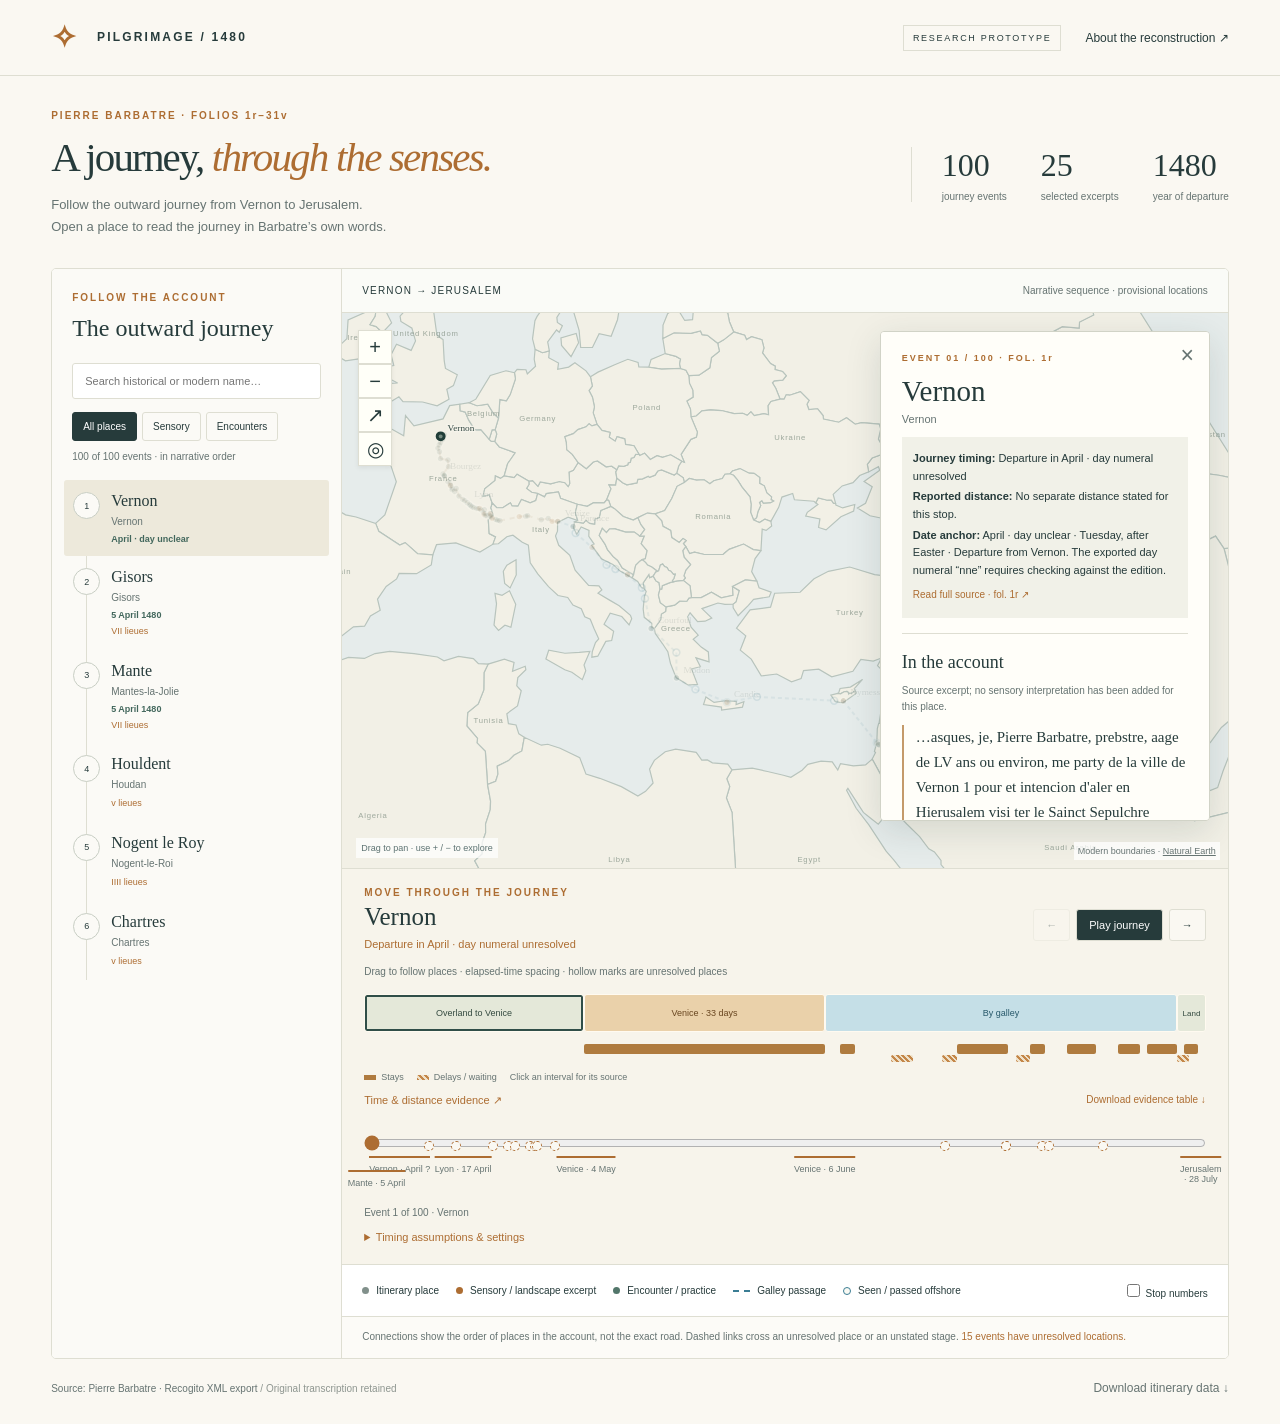
==== barbatre/index.html @ ed359d0f "website generation" ====
<!doctype html>
<html lang="en"><head><meta charset="utf-8"><meta name="viewport" content="width=device-width,initial-scale=1"><title>Barbatre · A sensory itinerary</title><meta name="description" content="Explore Pierre Barbatre’s opening pilgrimage itinerary, with source passages and provisional sensory interpretations."><link rel="stylesheet" href="style.css"></head>
<body>
<header><a class="brand" href="#"><span class="brand-symbol">✧</span> PILGRIMAGE / 1480</a><div class="header-right"><span class="prototype">RESEARCH PROTOTYPE</span><button id="methodButton">About the reconstruction ↗</button></div></header>
<main><section class="intro"><div><p class="eyebrow">PIERRE BARBATRE · FOLIOS 1r–31v</p><h1>A journey, <em>through the senses.</em></h1><p class="dek">Follow the outward journey from Vernon to Jerusalem.<br>Open a place to read the journey in Barbatre’s own words.</p></div><div class="summary"><div><strong id="stopCount"></strong><span>journey events</span></div><div><strong id="excerptCount"></strong><span>selected excerpts</span></div><div><strong>1480</strong><span>year of departure</span></div></div></section>
<section class="workspace" aria-label="Interactive itinerary"><aside class="itinerary"><div class="aside-head"><p class="eyebrow">FOLLOW THE ACCOUNT</p><h2>The outward journey</h2><label class="search-label" for="search">Find a place</label><input id="search" type="search" placeholder="Search historical or modern name…"><div class="filters" aria-label="Filter places"><button data-filter="all" aria-pressed="true">All places</button><button data-filter="sensory" aria-pressed="false">Sensory</button><button data-filter="encounter" aria-pressed="false">Encounters</button></div><p id="resultCount" class="small"></p></div><ol id="stopList"></ol></aside>
<div class="map-area"><div class="map-heading"><span>VERNON → JERUSALEM</span><span class="map-sub">Narrative sequence · provisional locations</span></div><div id="mapViewport"><svg id="map" viewBox="0 0 1000 720" aria-label="Regional map of Europe, the Mediterranean, North Africa and the Middle East"><defs><pattern id="grid" width="80" height="80" patternUnits="userSpaceOnUse"><path d="M 80 0 L 0 0 0 80" fill="none" stroke="#b9c8ca" stroke-width=".45"/></pattern></defs><rect width="1000" height="720" fill="#e6eceb"/><g id="geographicLayer"></g></svg><div class="map-controls"><button id="zoomIn" aria-label="Zoom in">+</button><button id="zoomOut" aria-label="Zoom out">−</button><button id="reset" aria-label="Show complete journey">↗</button><button id="regionView" aria-label="Show regional overview" title="Europe · Mediterranean · North Africa · Middle East">◎</button></div><article id="popup" class="popup" aria-live="polite"></article><div class="map-hint">Drag to pan · use + / − to explore</div><div class="attribution">Modern boundaries · <a href="https://www.naturalearthdata.com/" target="_blank" rel="noreferrer">Natural Earth</a></div></div><section class="journey-player" aria-label="Interactive journey timeline"><div class="player-head"><div><p class="eyebrow">MOVE THROUGH THE JOURNEY</p><h2 id="journeyPlace"></h2><p id="journeyDate" aria-live="polite"></p></div><div class="player-actions"><button id="journeyBack" aria-label="Previous place">←</button><button id="journeyPlay">Play journey</button><button id="journeyNext" aria-label="Next place">→</button></div></div><label for="journeySlider" class="small">Drag to follow places · elapsed-time spacing · hollow marks are unresolved places</label><div id="phaseBands" class="phase-bands" aria-label="Journey phases and duration"></div><div id="stayBands" class="stay-bands" aria-label="Stays and delays"></div><div class="interval-legend"><span><i class="stay-key"></i>Stays</span><span><i class="delay-key"></i>Delays / waiting</span><span>Click an interval for its source</span></div><div class="evidence-actions"><button id="timeEvidenceButton">Time & distance evidence ↗</button><a href="time-evidence.csv" download>Download evidence table ↓</a></div><input type="range" id="journeySlider" min="0" step="0.01" value="0" aria-label="Journey progress through time"><div id="journeyAnchors" class="journey-anchors"></div><p class="small" id="journeyProgress"></p><details class="timing-settings"><summary>Timing assumptions & settings</summary><p>Written dates anchor the journey through Venice (4 May arrival, 6 June departure), the sea crossings and arrival in Jerusalem on 28 July. Elapsed time is distributed in proportion to distance weights. Intermediate dates assume uniform average progress between dated events. Arrivals and departures represent stays separately.</p><p>Shared stage distances are split equally for this model. Missing or unreadable distances use the adjustable weight below. The departure day at Vernon remains unresolved.</p><label>Missing-stage weight: <input id="missingWeight" type="number" min="0.5" max="20" step="0.5" value="3"> leagues</label><input id="arrivalDay" type="hidden" value="4"><label>Miles as a share of a league: <input id="mileFactor" type="number" min="0.1" max="2" step="0.1" value="0.5">. Barbatre suggests roughly half near Susa, but warns that units vary.</label><label><input id="fullRoute" type="checkbox"> Keep the complete route visible</label><p id="paceSummary"></p></details></section><div class="legend"><span><i class="dot"></i>Itinerary place</span><span><i class="dot sensory"></i>Sensory / landscape excerpt</span><span><i class="dot encounter"></i>Encounter / practice</span><span><i class="sea-line"></i>Galley passage</span><span><i class="offshore-dot"></i>Seen / passed offshore</span><label><input type="checkbox" id="numbers"> Stop numbers</label></div><div class="route-note">Connections show the order of places in the account, not the exact road. Dashed links cross an unresolved place or an unstated stage. <strong>15 events have unresolved locations.</strong></div></div></section>
<footer><p>Source: Pierre Barbatre · Recogito XML export <span> / Original transcription retained</span></p><button id="download">Download itinerary data ↓</button></footer></main>
<dialog id="dialog"><div class="dialog-head"><h2 id="dialogTitle"></h2><button id="closeDialog" aria-label="Close dialog">×</button></div><div id="dialogBody"></div></dialog>
<script src="geography.js"></script><script src="data.js"></script><script src="timing.js"></script><script src="app.js"></script></body></html>
---- barbatre/style.css ----
:root{--ink:#263b3b;--muted:#667472;--paper:#faf8f2;--line:#deded2;--gold:#ad6d32;--green:#52766a}*{box-sizing:border-box}body{margin:0;background:var(--paper);color:var(--ink);font-family:Arial,Helvetica,sans-serif;font-size:14px}button,input{font:inherit}button{cursor:pointer;color:inherit}button:focus-visible,a:focus-visible,input:focus-visible,[role=button]:focus-visible{outline:3px solid #c08443;outline-offset:3px}header{height:76px;border-bottom:1px solid var(--line);display:flex;align-items:center;justify-content:space-between;padding:0 4%}.brand{font-size:12px;letter-spacing:2.2px;color:var(--ink);text-decoration:none;font-weight:bold}.brand-symbol{font-size:31px;vertical-align:middle;margin-right:12px;color:var(--gold)}.header-right{display:flex;gap:24px;align-items:center}.header-right button,footer button{background:none;border:0;padding:8px 0;font-size:12px}.prototype{font-size:9px;letter-spacing:1.7px;border:1px solid var(--line);padding:7px 9px}main{max-width:1600px;margin:auto;padding:0 4%}.intro{display:flex;justify-content:space-between;align-items:center;padding:34px 0 30px}.eyebrow{font-size:10px;font-weight:600;letter-spacing:2px;color:var(--gold);margin:0 0 12px}h1{font-family:Georgia,serif;font-weight:normal;font-size:clamp(30px,3.2vw,49px);letter-spacing:-1.8px;margin:0 0 13px}h1 em{font-weight:normal;color:var(--gold)}.dek{line-height:1.7;color:var(--muted);margin:0;font-size:13px}.summary{display:flex;gap:34px;border-left:1px solid var(--line);padding-left:30px}.summary strong{font-family:Georgia,serif;font-size:32px;font-weight:normal;display:block}.summary span{font-size:10px;color:var(--muted);display:block;margin-top:7px}.workspace{display:grid;grid-template-columns:290px 1fr;border:1px solid var(--line);border-radius:5px;overflow:hidden;background:#fff}.itinerary{border-right:1px solid var(--line);background:#fbfaf6}.aside-head{padding:23px 20px 8px}.aside-head h2{font:normal 24px Georgia,serif;margin:0 0 21px}.search-label{position:absolute;clip-path:inset(50%);height:1px;width:1px;overflow:hidden}#search{width:100%;padding:11px 12px;border:1px solid var(--line);border-radius:3px;background:white;font-size:11px}.filters{display:flex;gap:5px;margin-top:13px}.filters button{font-size:10px;border:1px solid var(--line);border-radius:3px;background:transparent;padding:8px 10px}.filters button[aria-pressed=true]{background:var(--ink);color:white;border-color:var(--ink)}.small{font-size:10px;color:var(--muted)}#stopList{margin:0;padding:0 12px 18px;list-style:none;height:500px;overflow:auto;scrollbar-width:thin}#stopList li{position:relative;margin:0}#stopList li:before{content:'';position:absolute;left:22px;top:0;bottom:0;width:1px;background:var(--line)}.stop-button{display:flex;align-items:flex-start;gap:11px;width:100%;text-align:left;background:transparent;border:0;border-radius:3px;padding:12px 9px;position:relative}.stop-button.active{background:#ede9db}.stop-number{border:1px solid #c8cec4;background:#fbfaf6;border-radius:50%;min-width:27px;height:27px;display:grid;place-items:center;font-size:9px;position:relative}.stop-number.sensory{background:#b0753f;border-color:#b0753f;color:white}.stop-number.encounter{background:var(--green);border-color:var(--green);color:white}.stop-title{font:16px Georgia,serif;display:block}.stop-modern{font-size:10px;color:var(--muted);display:block;margin-top:4px;line-height:1.5}.stop-distance{font-size:9px;color:var(--gold);display:block;margin-top:5px;line-height:1.4}.unmapped{font-size:9px;border:1px solid var(--line);border-radius:2px;padding:2px 4px;color:var(--muted)}.map-area{min-width:0}.map-heading{display:flex;justify-content:space-between;padding:16px 20px;background:#fafbf7;font-size:10px;letter-spacing:1.2px;border-bottom:1px solid var(--line)}.map-sub{font-size:10px;color:var(--muted);letter-spacing:0}#mapViewport{height:555px;position:relative;overflow:hidden;background:#e6eceb}#map{width:100%;height:100%;display:block;touch-action:none;cursor:grab}#map:active{cursor:grabbing}.map-controls{position:absolute;left:16px;top:17px;display:grid;box-shadow:0 2px 5px #0001}.map-controls button{width:34px;height:34px;font-size:20px;background:#fffff8;border:1px solid var(--line)}.map-hint{position:absolute;left:14px;bottom:10px;font-size:9px;color:#5d7372;background:#ffffffbc;padding:5px}.attribution{position:absolute;right:8px;bottom:8px;font-size:9px;background:#ffffffbc;padding:4px;color:var(--muted)}.attribution a{color:inherit}.popup{position:absolute;right:18px;top:18px;width:330px;max-height:490px;overflow:auto;background:#fffef9;box-shadow:0 10px 35px #233b3b25;border:1px solid #d1d3c7;border-radius:4px;padding:21px}.popup[hidden]{display:none}.popup .eyebrow{font-size:9px;margin-right:20px}.popup h2{font:normal 29px Georgia,serif;margin:0 0 5px}.popup-modern{color:var(--muted);font-size:11px;margin:0 0 12px}.close-popup{position:absolute;top:9px;right:9px;border:0;background:none;font-size:23px;color:var(--muted)}.popup-nav{display:flex;justify-content:space-between;align-items:center;border-top:1px solid var(--line);margin-top:18px;padding-top:12px}.popup-nav button,.source-button{border:0;background:none;font-size:10px;padding:5px 0;color:var(--gold)}.popup-nav button:disabled{opacity:.3;cursor:default}.badge{font-size:9px;letter-spacing:.6px;text-transform:uppercase;border:1px solid #d9c1a4;background:#fbf3e7;border-radius:3px;padding:4px 7px;display:inline-block;margin:5px 4px 5px 0;color:#815225}.observation{border-top:1px solid var(--line);margin-top:15px;padding-top:12px}.observation h3{font:normal 18px Georgia,serif;margin:6px 0}.observation blockquote,.source-excerpt{font:15px/1.65 Georgia,serif;margin:10px 0;padding-left:12px;border-left:2px solid #c49a6a}.interpretation{font-size:10px;line-height:1.6;color:var(--muted)}.metadata{font-size:11px;line-height:1.6;background:#f1f1e8;padding:10px 11px;margin-top:12px}.metadata p{margin:3px 0}.legend{display:flex;flex-wrap:wrap;gap:17px;padding:16px 20px;font-size:10px;border-top:1px solid var(--line)}.legend span{display:flex;align-items:center;gap:7px}.dot{display:inline-block;background:#81908b;border-radius:50%;width:7px;height:7px}.dot.sensory{background:var(--gold)}.dot.encounter{background:var(--green)}.legend label{margin-left:auto}.route-note{border-top:1px solid var(--line);font-size:10px;line-height:1.65;color:var(--muted);padding:12px 20px;background:#fcfbf7}.route-note strong{font-weight:normal;color:var(--gold)}footer{display:flex;justify-content:space-between;align-items:center;gap:20px;font-size:10px;color:var(--muted);padding:14px 0 20px}footer span{color:#8e9690}dialog{max-width:740px;width:calc(100% - 32px);max-height:85vh;background:var(--paper);border:1px solid var(--line);border-radius:5px;padding:26px;color:var(--ink)}dialog::backdrop{background:#19373380}.dialog-head{display:flex;justify-content:space-between;align-items:center}.dialog-head h2{font:normal 27px Georgia,serif}.dialog-head button{background:none;border:0;font-size:25px}#dialogBody{line-height:1.75;font-size:13px}#dialogBody p.source-text{white-space:pre-wrap;font:17px/1.85 Georgia,serif}mark{background:#ead6b6;color:inherit}.country{fill:#f2f0e6;stroke:#b8c4bd;stroke-width:1.2;vector-effect:non-scaling-stroke}.country-label{font:12px Arial,sans-serif;letter-spacing:3px;fill:#89978b;pointer-events:none}.route{stroke:#936c43;stroke-width:2;fill:none;vector-effect:non-scaling-stroke;opacity:.6}.route.uncertain{stroke-dasharray:5 5;opacity:.4}.pin{cursor:pointer}.pin circle{vector-effect:non-scaling-stroke}.pin-label{font:12px Georgia,serif;fill:#344944;paint-order:stroke;stroke:#f6f4eb;stroke-width:3px;pointer-events:none}.no-results{padding:25px 10px;color:var(--muted);font-size:12px}@media(min-width:1450px){#mapViewport{height:620px}#stopList{height:560px}.popup{max-height:550px}}@media(max-width:1050px){.summary{gap:18px;padding-left:18px}.workspace{grid-template-columns:250px 1fr}.popup{width:285px;right:10px}.map-heading .map-sub{display:none}h1{letter-spacing:-1px}}@media(max-width:760px){header{height:63px}.prototype{display:none}.header-right button{font-size:10px}.brand{font-size:10px;letter-spacing:1px}.intro{display:block;padding:26px 0}.summary{border:0;padding:0;margin-top:23px;gap:35px}.summary strong{font-size:26px}.workspace{display:flex;flex-direction:column-reverse}.itinerary{border:0;border-top:1px solid var(--line)}#stopList{height:280px}.aside-head{padding:18px}#mapViewport{height:510px}.popup{width:260px;max-height:420px;top:12px}.legend{gap:12px;padding:12px}.legend label{margin-left:0}.map-heading{font-size:9px}.map-hint{display:none}footer{align-items:flex-start}footer p{line-height:1.6}footer span{display:none}.dek br{display:none}}
.timeline{border:1px solid var(--line);border-radius:5px;margin-bottom:20px;padding:21px 24px;background:#f4f1e8}.timeline-heading{display:flex;align-items:center;justify-content:space-between;gap:20px}.timeline-heading h2{font:normal 24px Georgia,serif;margin:0}.timeline-heading .eyebrow{margin-bottom:7px}.timeline-heading>p{font-size:10px;line-height:1.7;color:var(--muted);text-align:right;margin:0}#dateTimeline{display:grid;grid-template-columns:repeat(3,minmax(0,1fr));list-style:none;padding:0;margin:19px 0 12px;gap:14px;position:relative}#dateTimeline:before{content:'';position:absolute;top:22px;left:10px;right:10px;border-top:1px solid #c9c8b9}#dateTimeline li{min-width:0;position:relative}.date-event{width:100%;height:100%;text-align:left;border:1px solid var(--line);border-radius:4px;background:var(--paper);padding:14px 16px;display:flex;flex-direction:column;gap:6px}.date-event:hover{border-color:var(--gold)}.date-event.active{border-color:var(--gold);box-shadow:inset 0 0 0 1px var(--gold);background:#fff9ed}.date-event-label{font:20px Georgia,serif;color:var(--gold)}.date-event-weekday{font-size:10px;color:var(--muted)}.date-event strong{font-size:12px;font-weight:500;margin-top:4px}.date-event q{font:12px/1.5 Georgia,serif;color:var(--muted)}.uncertain-date{font:8px Arial,sans-serif;text-transform:uppercase;display:inline-block;border:1px dashed #bba98a;padding:3px 4px;vertical-align:middle;margin-left:5px}.timeline-note{font-size:10px;color:var(--muted);line-height:1.6;margin:0;min-height:16px}.date-badge{display:block;font-size:9px;color:#42675c;margin-top:5px;font-weight:600}@media(max-width:760px){.timeline{padding:17px}.timeline-heading{display:block}.timeline-heading>p{text-align:left;margin-top:10px}#dateTimeline{display:flex;overflow-x:auto;scroll-snap-type:x proximity;padding-bottom:6px}#dateTimeline li{flex:0 0 240px;scroll-snap-align:start}.date-event-label{font-size:18px}}
.journey-player{padding:18px 22px;background:#f7f4eb;border-top:1px solid var(--line)}.player-head{display:flex;justify-content:space-between;gap:15px;align-items:center}.player-head h2{font:normal 25px Georgia,serif;margin:0}.player-head .eyebrow{margin-bottom:5px}.player-head p:not(.eyebrow){font-size:11px;color:var(--gold);margin:7px 0 12px}.player-actions{display:flex;gap:6px}.player-actions button{background:var(--paper);border:1px solid var(--line);border-radius:3px;padding:9px 12px;font-size:11px}.player-actions button:disabled{opacity:.35}.player-actions #journeyPlay{background:var(--ink);color:white}#journeySlider{width:100%;accent-color:var(--gold);margin:12px 0 5px;cursor:pointer}.journey-anchors{position:relative;height:40px;margin:0 5px}.journey-anchors button{position:absolute;transform:translateX(-50%);background:none;border:0;border-top:2px solid var(--gold);padding:6px 0;font-size:9px;color:var(--muted);max-width:105px}.journey-anchors button:first-child{transform:none;text-align:left}.journey-anchors button:last-child{transform:translateX(-100%);text-align:right}.timing-settings{font-size:11px;color:var(--muted);line-height:1.65}.timing-settings summary{cursor:pointer;color:var(--gold)}.timing-settings label{display:block;margin:10px 0}.timing-settings input[type=number]{width:65px;padding:4px;border:1px solid var(--line);background:white}#journeyProgress{margin:3px 0 10px}@media(max-width:760px){.journey-player{padding:15px}.player-head{align-items:flex-start}.player-actions{gap:3px}.player-actions button{padding:8px}.journey-anchors button{font-size:8px;max-width:65px}.player-head h2{font-size:23px}}
.journey-anchors button:first-child{max-width:65px;white-space:normal}.journey-anchors button:nth-child(2){top:14px}.journey-anchors{height:48px}
.stop-button:has(.unmapped) .stop-number{background:transparent;color:var(--ink);border-style:dashed}.journey-anchors button.unidentified-anchor{top:-15px;border:1.5px dashed var(--gold);width:10px;height:10px;min-width:10px;padding:0;border-radius:50%;background:var(--paper);transform:translateX(-50%)}.journey-anchors button.unidentified-anchor:hover{background:var(--gold)}
.route[data-mode=galley]{stroke:#3b7d94;stroke-dasharray:4 3}.phase-bands{height:45px;position:relative;margin-top:16px;margin-bottom:3px}.phase-band{position:absolute;top:0;height:38px;border:1px solid #fffaf0;border-radius:3px;padding:5px;font-size:9px;overflow:hidden;background:#e4e8d9;color:#354b41}.phase-band.stay{background:#ead1aa;color:#694620}.phase-band.galley{background:#c5dfe7;color:#28596b}.phase-band.active{box-shadow:inset 0 0 0 2px #304e48}.phase-band:last-child{font-size:0}.phase-band:last-child:before{content:'Land';font-size:8px}.sea-line{width:17px;border-top:2px dashed #3b7d94}.offshore-dot{width:8px;height:8px;border:1.5px solid #3b7d94;border-radius:50%;background:#fafaf4}.stay-card{padding:12px;margin:12px 0;background:#f7e9d2;border:1px solid #e5cda8;border-radius:3px;font-size:12px}.stay-card p{font-size:11px;line-height:1.6;margin:8px 0}.stay-card button,.venice-section-links button{background:none;border:1px solid #d6bd9c;padding:7px;border-radius:3px;font-size:10px}.venice-section-links{display:flex;flex-wrap:wrap;gap:5px;margin:12px 0}
.stay-bands{height:21px;position:relative;margin:4px 0 6px}.stay-band{position:absolute;top:1px;height:10px;background:#af7b3f;border:0;border-radius:2px;min-width:5px}.stay-band.delay{top:12px;height:7px;background:repeating-linear-gradient(45deg,#c48749,#c48749 2px,#efe1c9 2px,#efe1c9 4px)}.evidence-actions{display:flex;justify-content:space-between;gap:12px;font-size:10px;margin:9px 0 13px}.evidence-actions button,.evidence-row button{background:none;border:0;padding:3px 0;color:var(--gold);font-size:11px}.evidence-actions a{color:var(--gold);text-decoration:none;padding-top:3px}.event-evidence{font-size:11px;line-height:1.65;margin:15px 0;color:var(--muted)}.event-evidence summary{cursor:pointer;color:var(--gold)}.event-evidence section{padding:10px 0;border-bottom:1px solid var(--line)}.event-evidence strong{display:block;font-weight:500}.evidence-row{border-bottom:1px solid var(--line);padding:12px 0}.evidence-row h3{font:normal 20px Georgia,serif;margin:6px 0}.evidence-row p{margin:6px 0}#evidenceFilter{background:white;border:1px solid var(--line);padding:7px;border-radius:3px;color:var(--ink)}
.interval-legend{display:flex;flex-wrap:wrap;gap:13px;font-size:9px;color:var(--muted);margin:8px 0}.interval-legend span{display:flex;align-items:center;gap:5px}.stay-key{width:12px;height:5px;background:#af7b3f}.delay-key{width:12px;height:5px;background:repeating-linear-gradient(45deg,#c48749,#c48749 2px,#efe1c9 2px,#efe1c9 4px)}
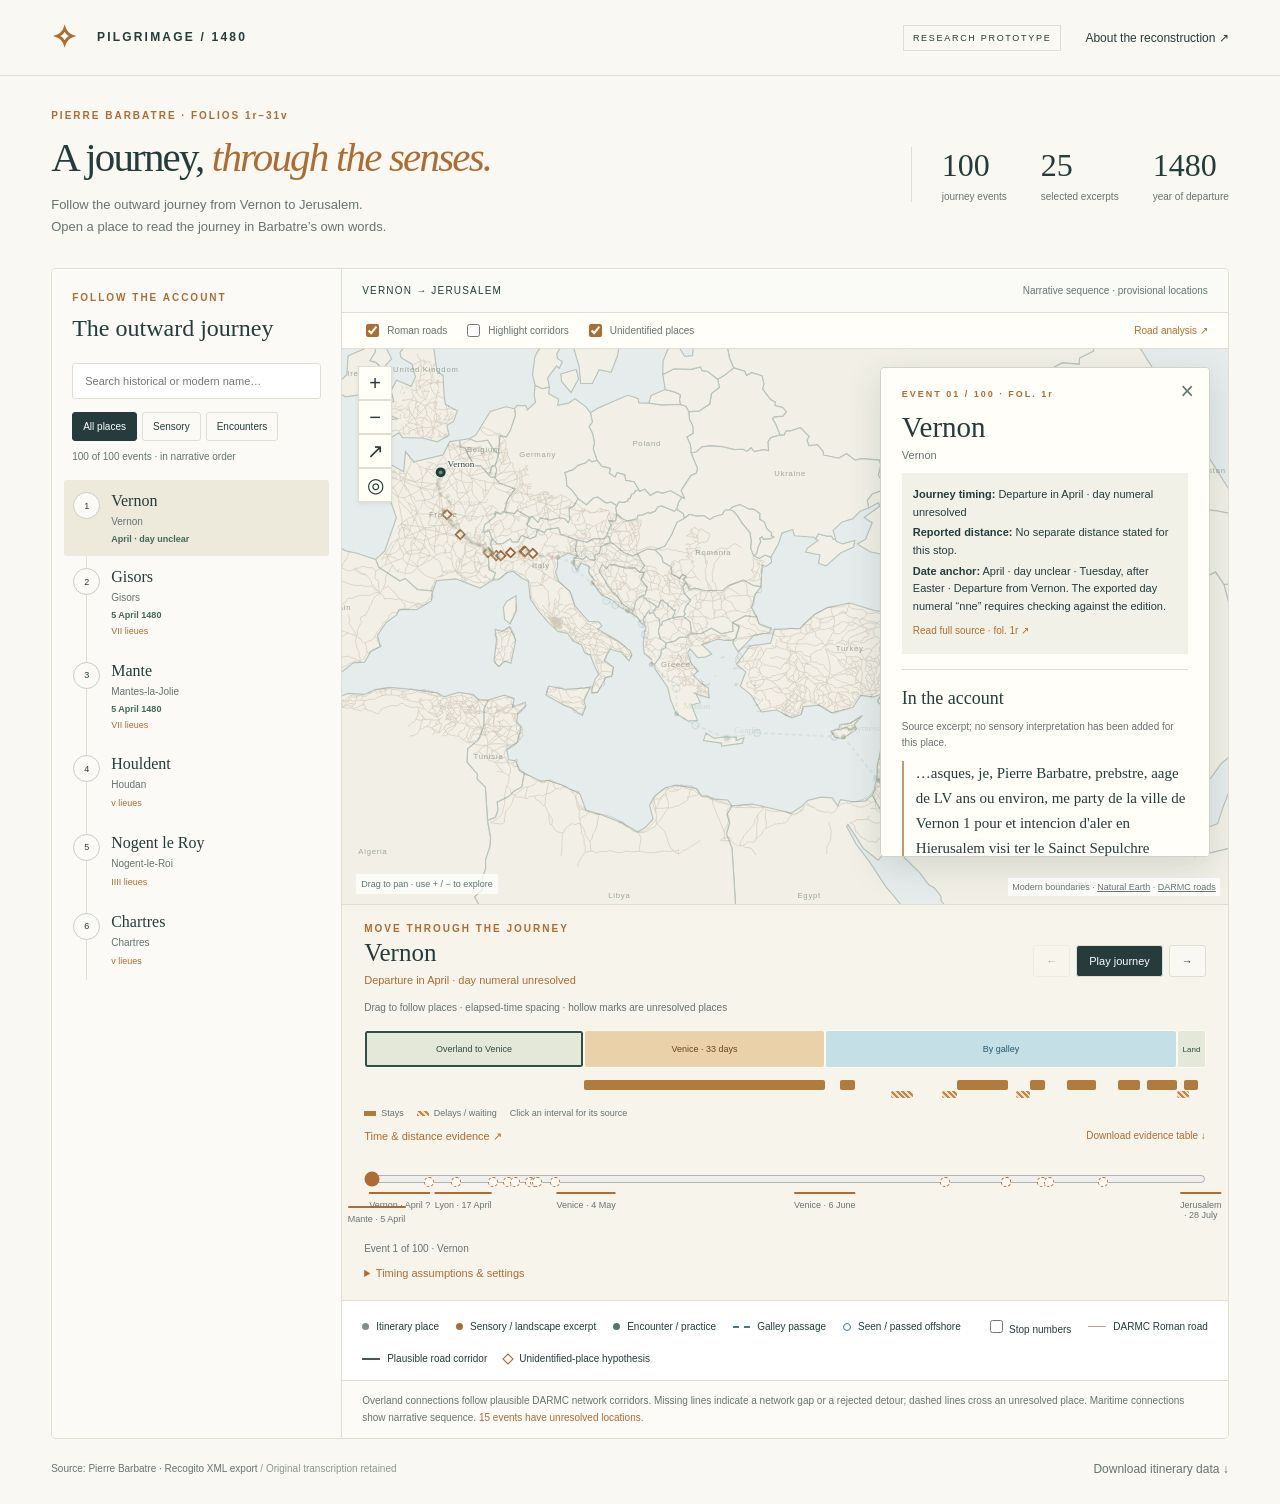
==== commit 64fa9178: "data update" ====
--- a/barbatre/index.html
+++ b/barbatre/index.html
@@ -4,7 +4,7 @@
 <header><a class="brand" href="#"><span class="brand-symbol">✧</span> PILGRIMAGE / 1480</a><div class="header-right"><span class="prototype">RESEARCH PROTOTYPE</span><button id="methodButton">About the reconstruction ↗</button></div></header>
 <main><section class="intro"><div><p class="eyebrow">PIERRE BARBATRE · FOLIOS 1r–31v</p><h1>A journey, <em>through the senses.</em></h1><p class="dek">Follow the outward journey from Vernon to Jerusalem.<br>Open a place to read the journey in Barbatre’s own words.</p></div><div class="summary"><div><strong id="stopCount"></strong><span>journey events</span></div><div><strong id="excerptCount"></strong><span>selected excerpts</span></div><div><strong>1480</strong><span>year of departure</span></div></div></section>
 <section class="workspace" aria-label="Interactive itinerary"><aside class="itinerary"><div class="aside-head"><p class="eyebrow">FOLLOW THE ACCOUNT</p><h2>The outward journey</h2><label class="search-label" for="search">Find a place</label><input id="search" type="search" placeholder="Search historical or modern name…"><div class="filters" aria-label="Filter places"><button data-filter="all" aria-pressed="true">All places</button><button data-filter="sensory" aria-pressed="false">Sensory</button><button data-filter="encounter" aria-pressed="false">Encounters</button></div><p id="resultCount" class="small"></p></div><ol id="stopList"></ol></aside>
-<div class="map-area"><div class="map-heading"><span>VERNON → JERUSALEM</span><span class="map-sub">Narrative sequence · provisional locations</span></div><div id="mapViewport"><svg id="map" viewBox="0 0 1000 720" aria-label="Regional map of Europe, the Mediterranean, North Africa and the Middle East"><defs><pattern id="grid" width="80" height="80" patternUnits="userSpaceOnUse"><path d="M 80 0 L 0 0 0 80" fill="none" stroke="#b9c8ca" stroke-width=".45"/></pattern></defs><rect width="1000" height="720" fill="#e6eceb"/><g id="geographicLayer"></g></svg><div class="map-controls"><button id="zoomIn" aria-label="Zoom in">+</button><button id="zoomOut" aria-label="Zoom out">−</button><button id="reset" aria-label="Show complete journey">↗</button><button id="regionView" aria-label="Show regional overview" title="Europe · Mediterranean · North Africa · Middle East">◎</button></div><article id="popup" class="popup" aria-live="polite"></article><div class="map-hint">Drag to pan · use + / − to explore</div><div class="attribution">Modern boundaries · <a href="https://www.naturalearthdata.com/" target="_blank" rel="noreferrer">Natural Earth</a></div></div><section class="journey-player" aria-label="Interactive journey timeline"><div class="player-head"><div><p class="eyebrow">MOVE THROUGH THE JOURNEY</p><h2 id="journeyPlace"></h2><p id="journeyDate" aria-live="polite"></p></div><div class="player-actions"><button id="journeyBack" aria-label="Previous place">←</button><button id="journeyPlay">Play journey</button><button id="journeyNext" aria-label="Next place">→</button></div></div><label for="journeySlider" class="small">Drag to follow places · elapsed-time spacing · hollow marks are unresolved places</label><div id="phaseBands" class="phase-bands" aria-label="Journey phases and duration"></div><div id="stayBands" class="stay-bands" aria-label="Stays and delays"></div><div class="interval-legend"><span><i class="stay-key"></i>Stays</span><span><i class="delay-key"></i>Delays / waiting</span><span>Click an interval for its source</span></div><div class="evidence-actions"><button id="timeEvidenceButton">Time & distance evidence ↗</button><a href="time-evidence.csv" download>Download evidence table ↓</a></div><input type="range" id="journeySlider" min="0" step="0.01" value="0" aria-label="Journey progress through time"><div id="journeyAnchors" class="journey-anchors"></div><p class="small" id="journeyProgress"></p><details class="timing-settings"><summary>Timing assumptions & settings</summary><p>Written dates anchor the journey through Venice (4 May arrival, 6 June departure), the sea crossings and arrival in Jerusalem on 28 July. Elapsed time is distributed in proportion to distance weights. Intermediate dates assume uniform average progress between dated events. Arrivals and departures represent stays separately.</p><p>Shared stage distances are split equally for this model. Missing or unreadable distances use the adjustable weight below. The departure day at Vernon remains unresolved.</p><label>Missing-stage weight: <input id="missingWeight" type="number" min="0.5" max="20" step="0.5" value="3"> leagues</label><input id="arrivalDay" type="hidden" value="4"><label>Miles as a share of a league: <input id="mileFactor" type="number" min="0.1" max="2" step="0.1" value="0.5">. Barbatre suggests roughly half near Susa, but warns that units vary.</label><label><input id="fullRoute" type="checkbox"> Keep the complete route visible</label><p id="paceSummary"></p></details></section><div class="legend"><span><i class="dot"></i>Itinerary place</span><span><i class="dot sensory"></i>Sensory / landscape excerpt</span><span><i class="dot encounter"></i>Encounter / practice</span><span><i class="sea-line"></i>Galley passage</span><span><i class="offshore-dot"></i>Seen / passed offshore</span><label><input type="checkbox" id="numbers"> Stop numbers</label></div><div class="route-note">Connections show the order of places in the account, not the exact road. Dashed links cross an unresolved place or an unstated stage. <strong>15 events have unresolved locations.</strong></div></div></section>
+<div class="map-area"><div class="map-heading"><span>VERNON → JERUSALEM</span><span class="map-sub">Narrative sequence · provisional locations</span></div><div id="mapViewport"><svg id="map" viewBox="0 0 1000 720" aria-label="Regional map of Europe, the Mediterranean, North Africa and the Middle East"><defs><pattern id="grid" width="80" height="80" patternUnits="userSpaceOnUse"><path d="M 80 0 L 0 0 0 80" fill="none" stroke="#b9c8ca" stroke-width=".45"/></pattern></defs><rect width="1000" height="720" fill="#e6eceb"/><g id="geographicLayer"></g></svg><div class="map-controls"><button id="zoomIn" aria-label="Zoom in">+</button><button id="zoomOut" aria-label="Zoom out">−</button><button id="reset" aria-label="Show complete journey">↗</button><button id="regionView" aria-label="Show regional overview" title="Europe · Mediterranean · North Africa · Middle East">◎</button></div><article id="popup" class="popup" aria-live="polite"></article><div class="map-hint">Drag to pan · use + / − to explore</div><div class="attribution">Modern boundaries · <a href="https://www.naturalearthdata.com/" target="_blank" rel="noreferrer">Natural Earth</a></div></div><section class="journey-player" aria-label="Interactive journey timeline"><div class="player-head"><div><p class="eyebrow">MOVE THROUGH THE JOURNEY</p><h2 id="journeyPlace"></h2><p id="journeyDate" aria-live="polite"></p></div><div class="player-actions"><button id="journeyBack" aria-label="Previous place">←</button><button id="journeyPlay">Play journey</button><button id="journeyNext" aria-label="Next place">→</button></div></div><label for="journeySlider" class="small">Drag to follow places · elapsed-time spacing · hollow marks are unresolved places</label><div id="phaseBands" class="phase-bands" aria-label="Journey phases and duration"></div><div id="stayBands" class="stay-bands" aria-label="Stays and delays"></div><div class="interval-legend"><span><i class="stay-key"></i>Stays</span><span><i class="delay-key"></i>Delays / waiting</span><span>Click an interval for its source</span></div><div class="evidence-actions"><button id="timeEvidenceButton">Time & distance evidence ↗</button><a href="time-evidence.csv" download>Download evidence table ↓</a></div><input type="range" id="journeySlider" min="0" step="0.01" value="0" aria-label="Journey progress through time"><div id="journeyAnchors" class="journey-anchors"></div><p class="small" id="journeyProgress"></p><details class="timing-settings"><summary>Timing assumptions & settings</summary><p>Written dates anchor the journey through Venice (4 May arrival, 6 June departure), the sea crossings and arrival in Jerusalem on 28 July. Elapsed time is distributed in proportion to distance weights. Intermediate dates assume uniform average progress between dated events. Arrivals and departures represent stays separately.</p><p>Shared stage distances are split equally for this model. Missing or unreadable distances use the adjustable weight below. The departure day at Vernon remains unresolved.</p><label>Missing-stage weight: <input id="missingWeight" type="number" min="0.5" max="20" step="0.5" value="3"> leagues</label><input id="arrivalDay" type="hidden" value="4"><label>Miles as a share of a league: <input id="mileFactor" type="number" min="0.1" max="2" step="0.1" value="0.5">. Barbatre suggests roughly half near Susa, but warns that units vary.</label><label><input id="fullRoute" type="checkbox"> Keep the complete route visible</label><p id="paceSummary"></p></details></section><div class="legend"><span><i class="dot"></i>Itinerary place</span><span><i class="dot sensory"></i>Sensory / landscape excerpt</span><span><i class="dot encounter"></i>Encounter / practice</span><span><i class="sea-line"></i>Galley passage</span><span><i class="offshore-dot"></i>Seen / passed offshore</span><label><input type="checkbox" id="numbers"> Stop numbers</label></div><div class="route-note">Overland connections follow plausible DARMC network corridors. Missing lines indicate a network gap or a rejected detour; dashed lines cross an unresolved place. Maritime connections show narrative sequence. <strong>15 events have unresolved locations.</strong></div></div></section>
 <footer><p>Source: Pierre Barbatre · Recogito XML export <span> / Original transcription retained</span></p><button id="download">Download itinerary data ↓</button></footer></main>
 <dialog id="dialog"><div class="dialog-head"><h2 id="dialogTitle"></h2><button id="closeDialog" aria-label="Close dialog">×</button></div><div id="dialogBody"></div></dialog>
-<script src="geography.js"></script><script src="data.js"></script><script src="timing.js"></script><script src="app.js"></script></body></html>
+<script src="geography.js"></script><script src="data.js"></script><script src="timing.js"></script><script src="roman-roads-data.js"></script><script src="app.js"></script><script src="roman-roads.js"></script></body></html>
--- a/barbatre/style.css
+++ b/barbatre/style.css
@@ -6,3 +6,8 @@
 .route[data-mode=galley]{stroke:#3b7d94;stroke-dasharray:4 3}.phase-bands{height:45px;position:relative;margin-top:16px;margin-bottom:3px}.phase-band{position:absolute;top:0;height:38px;border:1px solid #fffaf0;border-radius:3px;padding:5px;font-size:9px;overflow:hidden;background:#e4e8d9;color:#354b41}.phase-band.stay{background:#ead1aa;color:#694620}.phase-band.galley{background:#c5dfe7;color:#28596b}.phase-band.active{box-shadow:inset 0 0 0 2px #304e48}.phase-band:last-child{font-size:0}.phase-band:last-child:before{content:'Land';font-size:8px}.sea-line{width:17px;border-top:2px dashed #3b7d94}.offshore-dot{width:8px;height:8px;border:1.5px solid #3b7d94;border-radius:50%;background:#fafaf4}.stay-card{padding:12px;margin:12px 0;background:#f7e9d2;border:1px solid #e5cda8;border-radius:3px;font-size:12px}.stay-card p{font-size:11px;line-height:1.6;margin:8px 0}.stay-card button,.venice-section-links button{background:none;border:1px solid #d6bd9c;padding:7px;border-radius:3px;font-size:10px}.venice-section-links{display:flex;flex-wrap:wrap;gap:5px;margin:12px 0}
 .stay-bands{height:21px;position:relative;margin:4px 0 6px}.stay-band{position:absolute;top:1px;height:10px;background:#af7b3f;border:0;border-radius:2px;min-width:5px}.stay-band.delay{top:12px;height:7px;background:repeating-linear-gradient(45deg,#c48749,#c48749 2px,#efe1c9 2px,#efe1c9 4px)}.evidence-actions{display:flex;justify-content:space-between;gap:12px;font-size:10px;margin:9px 0 13px}.evidence-actions button,.evidence-row button{background:none;border:0;padding:3px 0;color:var(--gold);font-size:11px}.evidence-actions a{color:var(--gold);text-decoration:none;padding-top:3px}.event-evidence{font-size:11px;line-height:1.65;margin:15px 0;color:var(--muted)}.event-evidence summary{cursor:pointer;color:var(--gold)}.event-evidence section{padding:10px 0;border-bottom:1px solid var(--line)}.event-evidence strong{display:block;font-weight:500}.evidence-row{border-bottom:1px solid var(--line);padding:12px 0}.evidence-row h3{font:normal 20px Georgia,serif;margin:6px 0}.evidence-row p{margin:6px 0}#evidenceFilter{background:white;border:1px solid var(--line);padding:7px;border-radius:3px;color:var(--ink)}
 .interval-legend{display:flex;flex-wrap:wrap;gap:13px;font-size:9px;color:var(--muted);margin:8px 0}.interval-legend span{display:flex;align-items:center;gap:5px}.stay-key{width:12px;height:5px;background:#af7b3f}.delay-key{width:12px;height:5px;background:repeating-linear-gradient(45deg,#c48749,#c48749 2px,#efe1c9 2px,#efe1c9 4px)}
+
+.road-controls{display:flex;align-items:center;gap:16px;flex-wrap:wrap;padding:8px 20px;border-bottom:1px solid var(--line);background:#fffef9;font-size:10px;color:var(--muted)}.road-controls label{display:flex;align-items:center;gap:5px}.road-controls input{accent-color:var(--gold)}.road-controls button{margin-left:auto;border:0;background:none;color:var(--gold);padding:4px 0}.roman-road-network{fill:none;stroke:#876f57;stroke-width:.65;opacity:.3;vector-effect:non-scaling-stroke}.road-corridor{fill:none;stroke:var(--road-author,#365f57);stroke-width:2.4;opacity:.78;vector-effect:non-scaling-stroke}.road-corridor.unresolved-corridor{stroke:#9a683a;stroke-dasharray:6 4}.road-hypothesis{cursor:pointer}.road-hypothesis path{fill:#fffaf0;stroke:var(--road-author,#9a683a);stroke-width:1.8;vector-effect:non-scaling-stroke}.road-table-wrap{overflow-x:auto}.road-table{width:100%;border-collapse:collapse;font-size:11px}.road-table th,.road-table td{text-align:left;vertical-align:top;padding:9px;border-bottom:1px solid var(--line)}.road-table th{font-size:9px;letter-spacing:.7px;text-transform:uppercase;color:var(--muted)}.road-table button,.road-evidence button{border:0;background:none;color:var(--gold);padding:3px 0;text-align:left}@media(max-width:760px){.road-controls{gap:8px 13px;padding:8px 12px}.road-controls button{width:100%;margin-left:0;text-align:left}.roman-road-network{opacity:.24}}
+.roman-key,.corridor-key{width:18px;display:inline-block}.roman-key{border-top:1px solid #876f57;opacity:.65}.corridor-key{border-top:2px solid #365f57}.hypothesis-key{width:8px;height:8px;display:inline-block;transform:rotate(45deg);border:1.5px solid #9a683a;background:#fffaf0}
+.distance-verdict{display:inline-block;padding:2px 5px;border:1px solid var(--line);border-radius:2px;font-size:9px;text-transform:uppercase;letter-spacing:.4px;white-space:nowrap}.distance-verdict.compatible{color:#315e4f;border-color:#8eafa1;background:#edf5f0}.distance-verdict.borderline{color:#805b25;border-color:#ccb181;background:#fbf4e6}.distance-verdict.in-tension{color:#85463d;border-color:#d1a39b;background:#faefed}
+.distance-verdict.indeterminate{color:var(--muted);border-color:#c8cbc4;background:#f3f3ee}
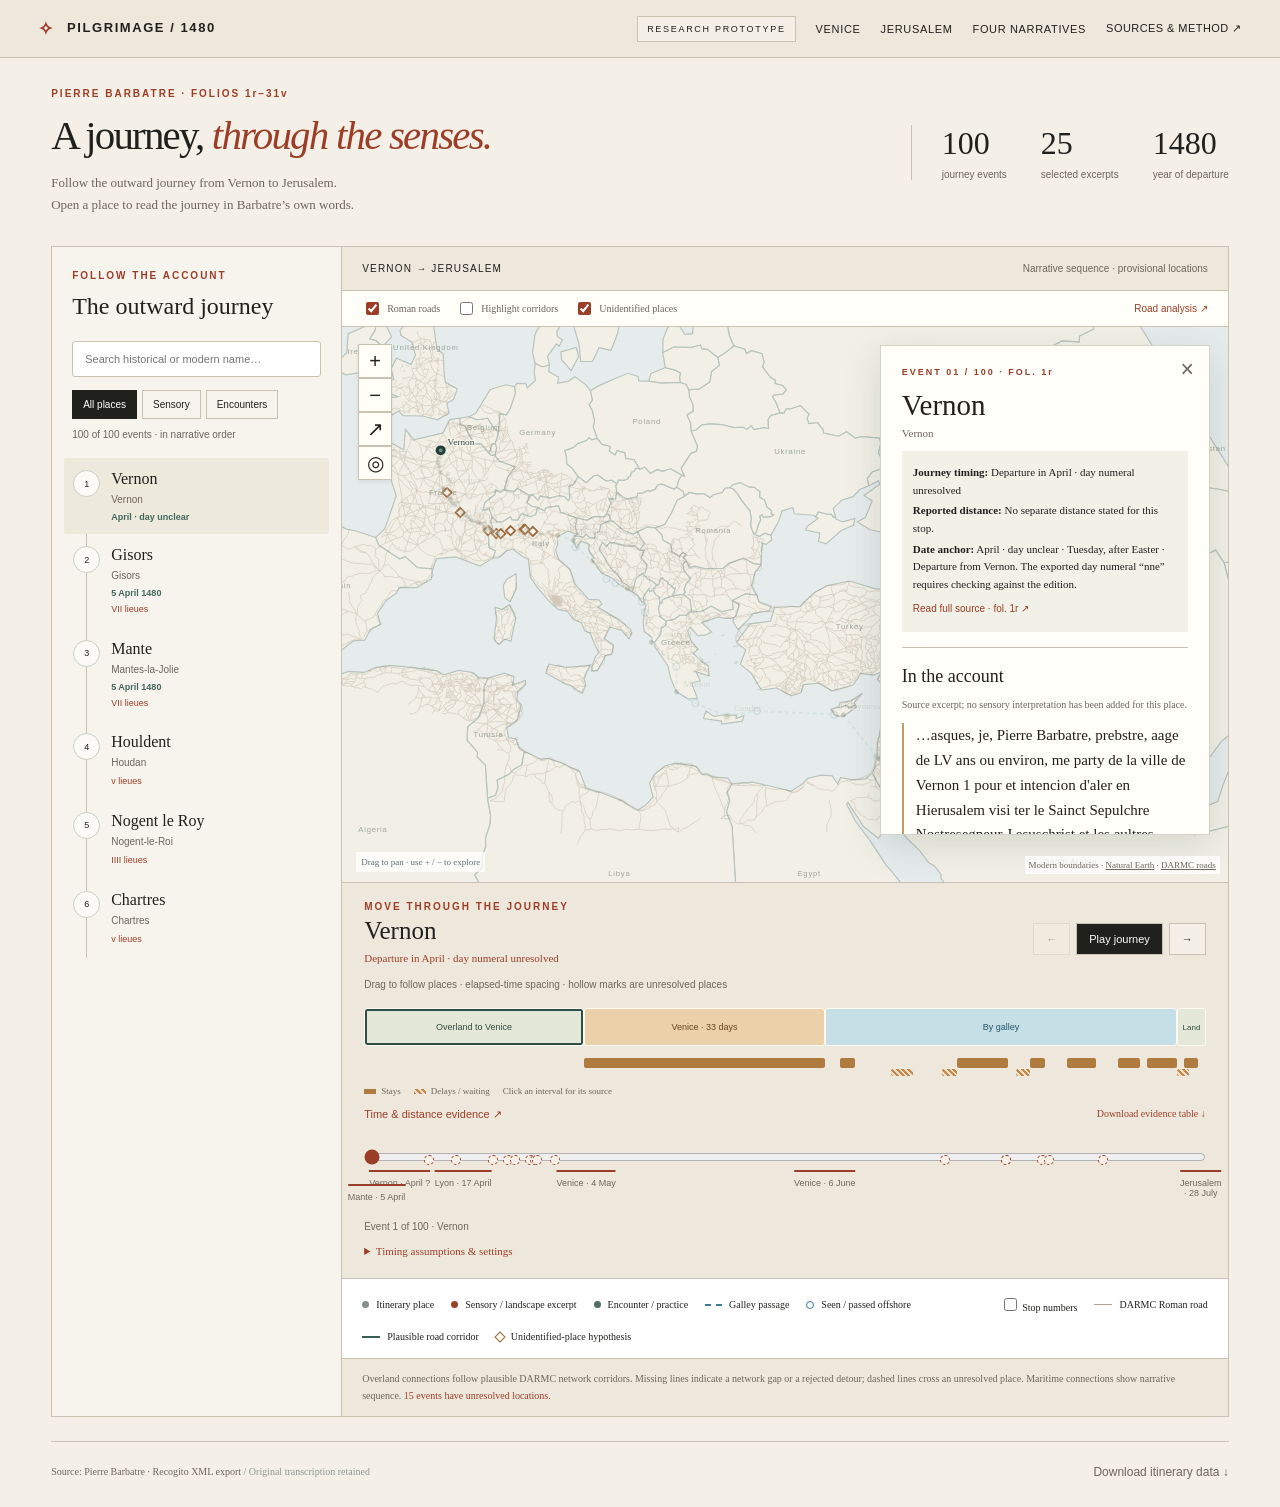
==== commit 8bc07993: "design" ====
--- a/barbatre/index.html
+++ b/barbatre/index.html
@@ -1,7 +1,7 @@
 <!doctype html>
 <html lang="en"><head><meta charset="utf-8"><meta name="viewport" content="width=device-width,initial-scale=1"><title>Barbatre · A sensory itinerary</title><meta name="description" content="Explore Pierre Barbatre’s opening pilgrimage itinerary, with source passages and provisional sensory interpretations."><link rel="stylesheet" href="style.css"></head>
 <body>
-<header><a class="brand" href="#"><span class="brand-symbol">✧</span> PILGRIMAGE / 1480</a><div class="header-right"><span class="prototype">RESEARCH PROTOTYPE</span><button id="methodButton">About the reconstruction ↗</button></div></header>
+<header><a class="brand" href="../index.html"><span class="brand-symbol">✧</span> PILGRIMAGE / 1480</a><div class="header-right"><span class="prototype">RESEARCH PROTOTYPE</span><a href="../venice/">Venice</a><a href="../jerusalem/">Jerusalem</a><a href="../comparison/">Four narratives</a><button id="methodButton">Sources & method ↗</button></div></header>
 <main><section class="intro"><div><p class="eyebrow">PIERRE BARBATRE · FOLIOS 1r–31v</p><h1>A journey, <em>through the senses.</em></h1><p class="dek">Follow the outward journey from Vernon to Jerusalem.<br>Open a place to read the journey in Barbatre’s own words.</p></div><div class="summary"><div><strong id="stopCount"></strong><span>journey events</span></div><div><strong id="excerptCount"></strong><span>selected excerpts</span></div><div><strong>1480</strong><span>year of departure</span></div></div></section>
 <section class="workspace" aria-label="Interactive itinerary"><aside class="itinerary"><div class="aside-head"><p class="eyebrow">FOLLOW THE ACCOUNT</p><h2>The outward journey</h2><label class="search-label" for="search">Find a place</label><input id="search" type="search" placeholder="Search historical or modern name…"><div class="filters" aria-label="Filter places"><button data-filter="all" aria-pressed="true">All places</button><button data-filter="sensory" aria-pressed="false">Sensory</button><button data-filter="encounter" aria-pressed="false">Encounters</button></div><p id="resultCount" class="small"></p></div><ol id="stopList"></ol></aside>
 <div class="map-area"><div class="map-heading"><span>VERNON → JERUSALEM</span><span class="map-sub">Narrative sequence · provisional locations</span></div><div id="mapViewport"><svg id="map" viewBox="0 0 1000 720" aria-label="Regional map of Europe, the Mediterranean, North Africa and the Middle East"><defs><pattern id="grid" width="80" height="80" patternUnits="userSpaceOnUse"><path d="M 80 0 L 0 0 0 80" fill="none" stroke="#b9c8ca" stroke-width=".45"/></pattern></defs><rect width="1000" height="720" fill="#e6eceb"/><g id="geographicLayer"></g></svg><div class="map-controls"><button id="zoomIn" aria-label="Zoom in">+</button><button id="zoomOut" aria-label="Zoom out">−</button><button id="reset" aria-label="Show complete journey">↗</button><button id="regionView" aria-label="Show regional overview" title="Europe · Mediterranean · North Africa · Middle East">◎</button></div><article id="popup" class="popup" aria-live="polite"></article><div class="map-hint">Drag to pan · use + / − to explore</div><div class="attribution">Modern boundaries · <a href="https://www.naturalearthdata.com/" target="_blank" rel="noreferrer">Natural Earth</a></div></div><section class="journey-player" aria-label="Interactive journey timeline"><div class="player-head"><div><p class="eyebrow">MOVE THROUGH THE JOURNEY</p><h2 id="journeyPlace"></h2><p id="journeyDate" aria-live="polite"></p></div><div class="player-actions"><button id="journeyBack" aria-label="Previous place">←</button><button id="journeyPlay">Play journey</button><button id="journeyNext" aria-label="Next place">→</button></div></div><label for="journeySlider" class="small">Drag to follow places · elapsed-time spacing · hollow marks are unresolved places</label><div id="phaseBands" class="phase-bands" aria-label="Journey phases and duration"></div><div id="stayBands" class="stay-bands" aria-label="Stays and delays"></div><div class="interval-legend"><span><i class="stay-key"></i>Stays</span><span><i class="delay-key"></i>Delays / waiting</span><span>Click an interval for its source</span></div><div class="evidence-actions"><button id="timeEvidenceButton">Time & distance evidence ↗</button><a href="time-evidence.csv" download>Download evidence table ↓</a></div><input type="range" id="journeySlider" min="0" step="0.01" value="0" aria-label="Journey progress through time"><div id="journeyAnchors" class="journey-anchors"></div><p class="small" id="journeyProgress"></p><details class="timing-settings"><summary>Timing assumptions & settings</summary><p>Written dates anchor the journey through Venice (4 May arrival, 6 June departure), the sea crossings and arrival in Jerusalem on 28 July. Elapsed time is distributed in proportion to distance weights. Intermediate dates assume uniform average progress between dated events. Arrivals and departures represent stays separately.</p><p>Shared stage distances are split equally for this model. Missing or unreadable distances use the adjustable weight below. The departure day at Vernon remains unresolved.</p><label>Missing-stage weight: <input id="missingWeight" type="number" min="0.5" max="20" step="0.5" value="3"> leagues</label><input id="arrivalDay" type="hidden" value="4"><label>Miles as a share of a league: <input id="mileFactor" type="number" min="0.1" max="2" step="0.1" value="0.5">. Barbatre suggests roughly half near Susa, but warns that units vary.</label><label><input id="fullRoute" type="checkbox"> Keep the complete route visible</label><p id="paceSummary"></p></details></section><div class="legend"><span><i class="dot"></i>Itinerary place</span><span><i class="dot sensory"></i>Sensory / landscape excerpt</span><span><i class="dot encounter"></i>Encounter / practice</span><span><i class="sea-line"></i>Galley passage</span><span><i class="offshore-dot"></i>Seen / passed offshore</span><label><input type="checkbox" id="numbers"> Stop numbers</label></div><div class="route-note">Overland connections follow plausible DARMC network corridors. Missing lines indicate a network gap or a rejected detour; dashed lines cross an unresolved place. Maritime connections show narrative sequence. <strong>15 events have unresolved locations.</strong></div></div></section>
--- a/barbatre/style.css
+++ b/barbatre/style.css
@@ -11,3 +11,7 @@
 .roman-key,.corridor-key{width:18px;display:inline-block}.roman-key{border-top:1px solid #876f57;opacity:.65}.corridor-key{border-top:2px solid #365f57}.hypothesis-key{width:8px;height:8px;display:inline-block;transform:rotate(45deg);border:1.5px solid #9a683a;background:#fffaf0}
 .distance-verdict{display:inline-block;padding:2px 5px;border:1px solid var(--line);border-radius:2px;font-size:9px;text-transform:uppercase;letter-spacing:.4px;white-space:nowrap}.distance-verdict.compatible{color:#315e4f;border-color:#8eafa1;background:#edf5f0}.distance-verdict.borderline{color:#805b25;border-color:#ccb181;background:#fbf4e6}.distance-verdict.in-tension{color:#85463d;border-color:#d1a39b;background:#faefed}
 .distance-verdict.indeterminate{color:var(--muted);border-color:#c8cbc4;background:#f3f3ee}
+.distance-verdict.network-gap,.distance-verdict.unresolved-location{color:#6f6060;border-color:#c7b7b3;background:#f5efed}.distance-ledger{margin-top:18px;border-top:1px solid var(--line);padding-top:12px}.distance-ledger summary{cursor:pointer;font:16px Georgia,serif;color:var(--ink);margin-bottom:10px}
+.metrology-note{margin:14px 0;padding:12px 14px;border:1px solid var(--line);background:#f7f4eb}.metrology-note summary{cursor:pointer;font-weight:600}.metrology-note p{font-size:11px;line-height:1.65}.bibliography{padding-left:20px;font-size:11px;line-height:1.6}.bibliography li{margin:7px 0}.bibliography a{color:var(--gold)}
+/* Shared site visual system */
+:root{--ink:#20201d;--muted:#6c665d;--paper:#f4f0e7;--line:#c9c1b2;--gold:#9b3e28;--green:#526e65}body{background:var(--paper);color:var(--ink);font-family:Georgia,"Times New Roman",serif}button,input,select,.small,.prototype,.header-right,.eyebrow,.map-heading,.summary span{font-family:Arial,Helvetica,sans-serif}header{height:58px;padding:0 3vw;background:#eee8dc;border-bottom:1px solid var(--line)}.brand{font:700 13px/1 Arial,sans-serif;letter-spacing:.12em}.brand-symbol{font-size:18px;margin-right:7px;color:var(--gold)}.header-right{gap:20px}.header-right a{font-size:11px;color:var(--ink);text-decoration:none;text-transform:uppercase;letter-spacing:.06em}.header-right a:hover,.header-right a:focus-visible{color:var(--gold)}.header-right button{font-size:11px;text-transform:uppercase;letter-spacing:.04em}.prototype{font-size:9px;border-color:var(--line);background:#f4f0e7}.intro{padding-top:30px}.workspace,.timeline{border-radius:0}.workspace{border-color:var(--line)}.itinerary{background:#f7f4ee}.map-heading{background:#eee8dc}.filters button,.player-actions button,.date-event,.popup,dialog{border-radius:0}.filters button[aria-pressed=true],.player-actions #journeyPlay{background:var(--ink)}.route-note,.journey-player{background:#eee8dc}footer{border-top:1px solid var(--line);margin-top:24px}@media(max-width:900px){.header-right a{display:none}}
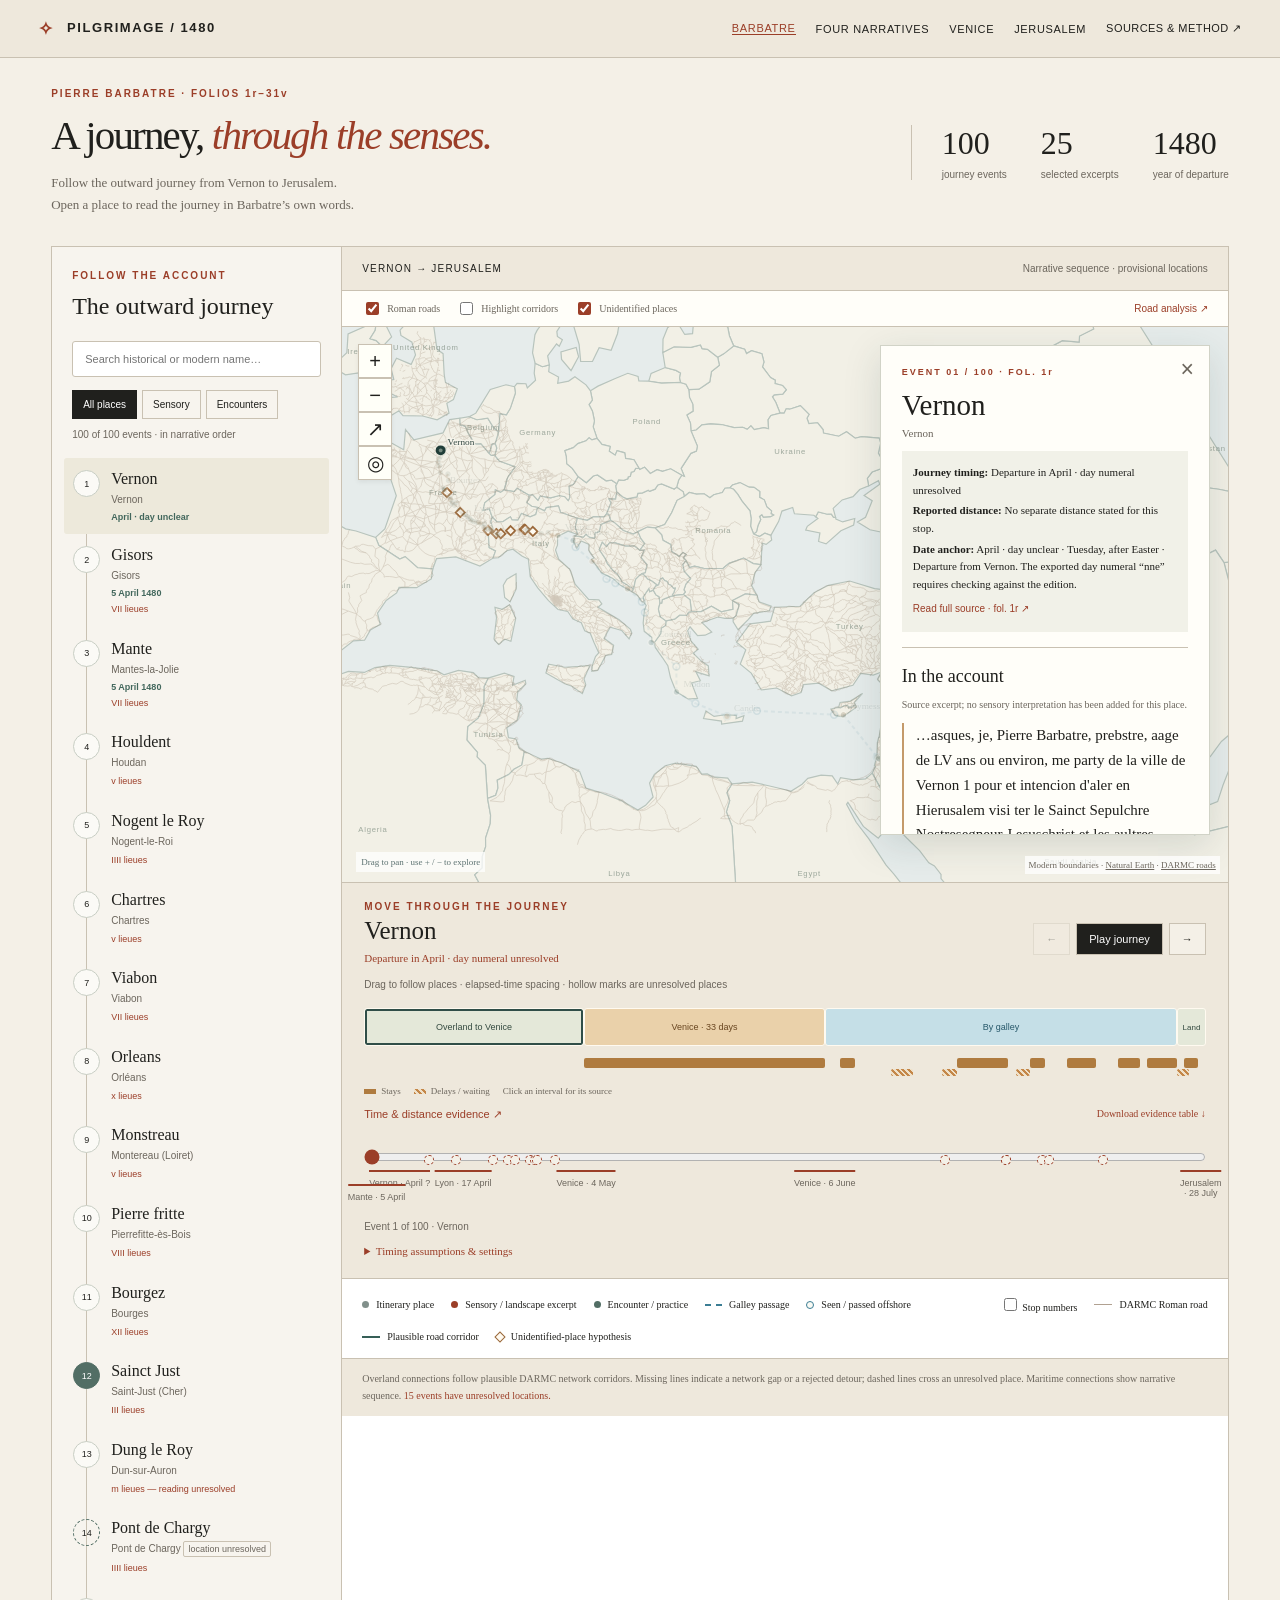
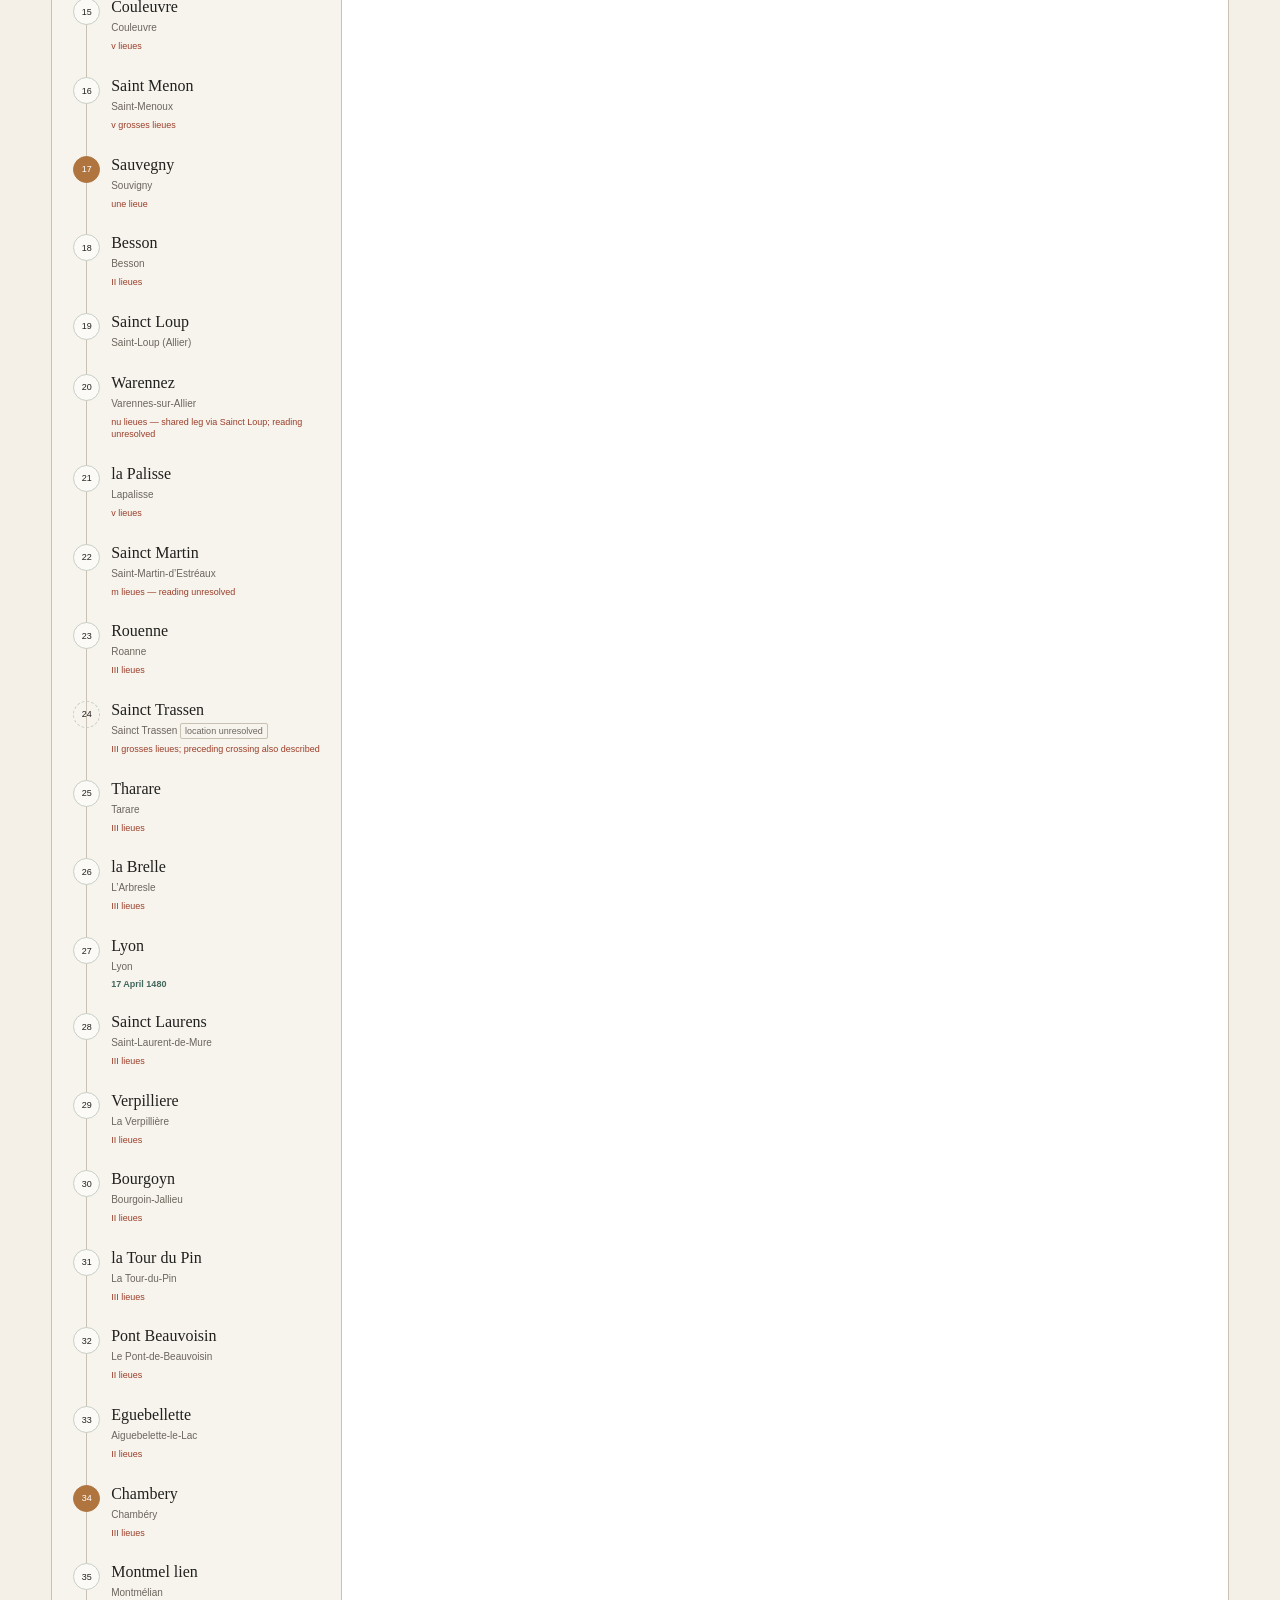
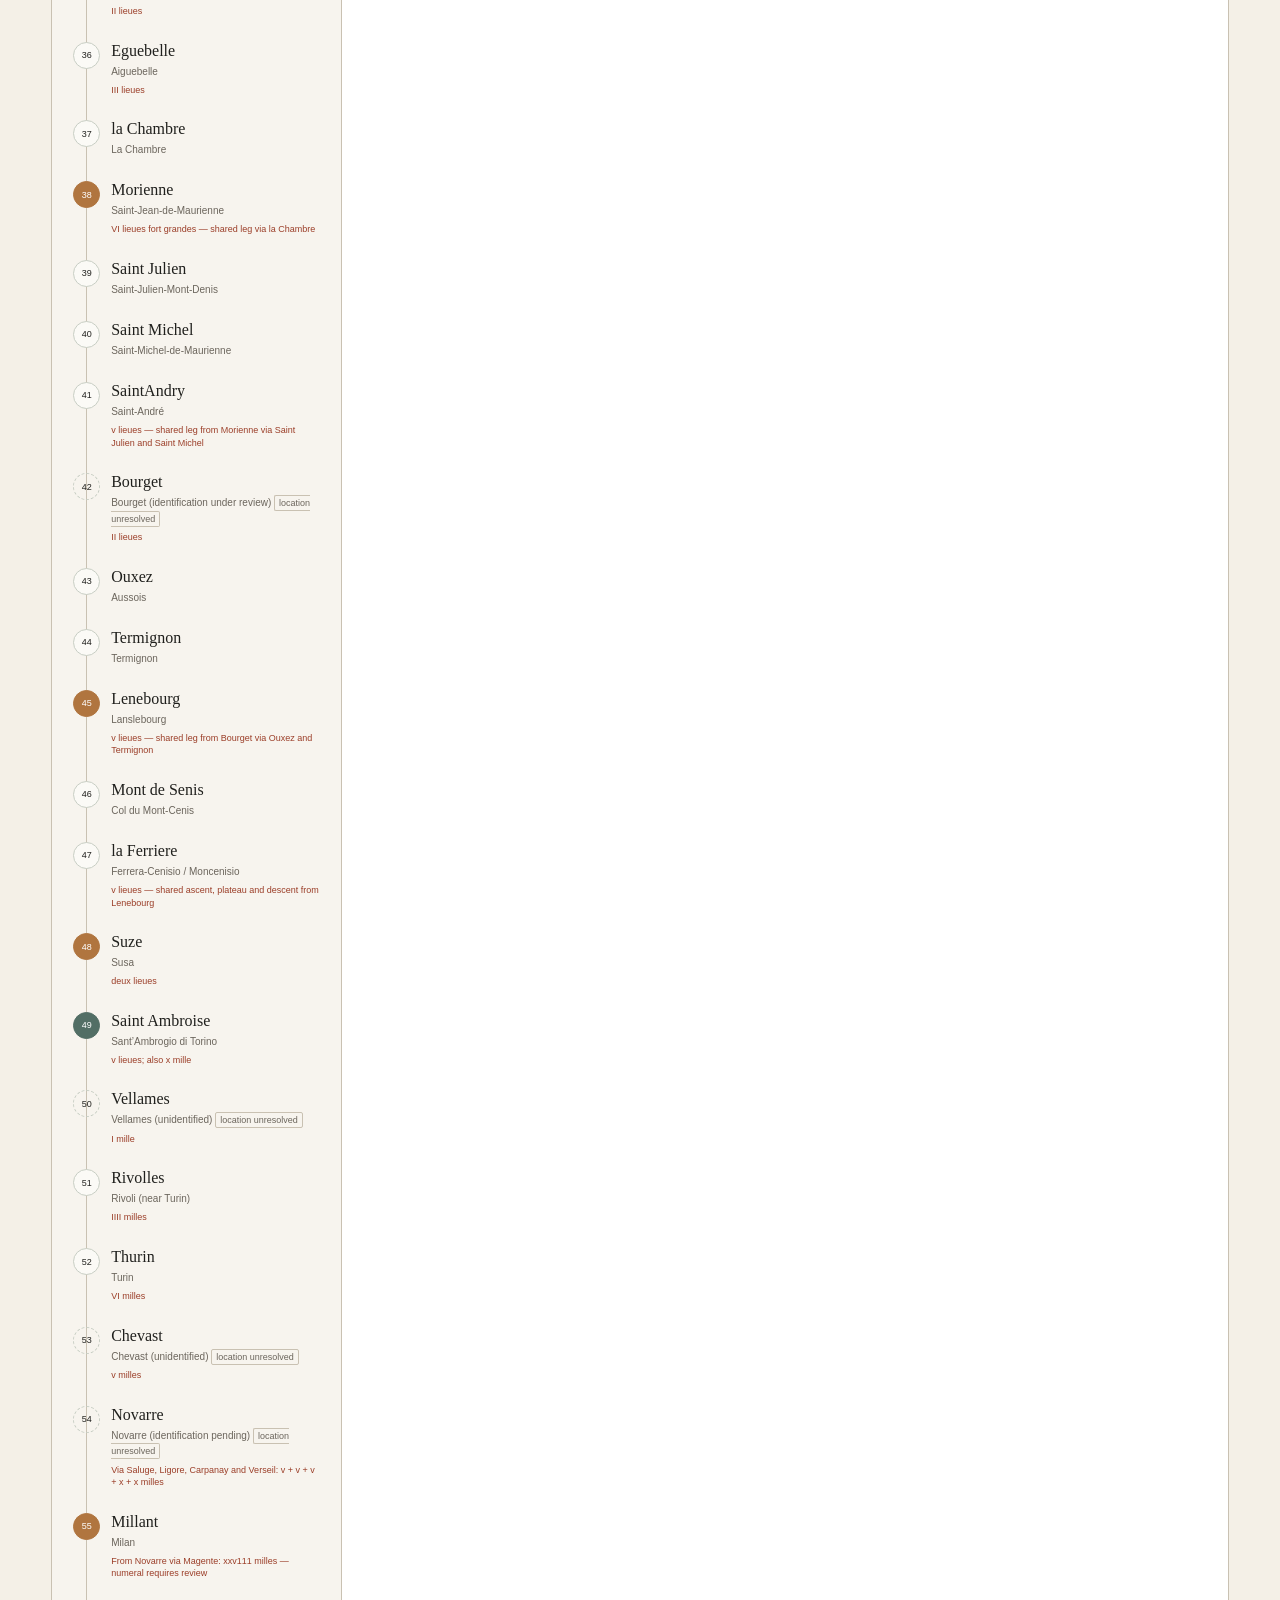
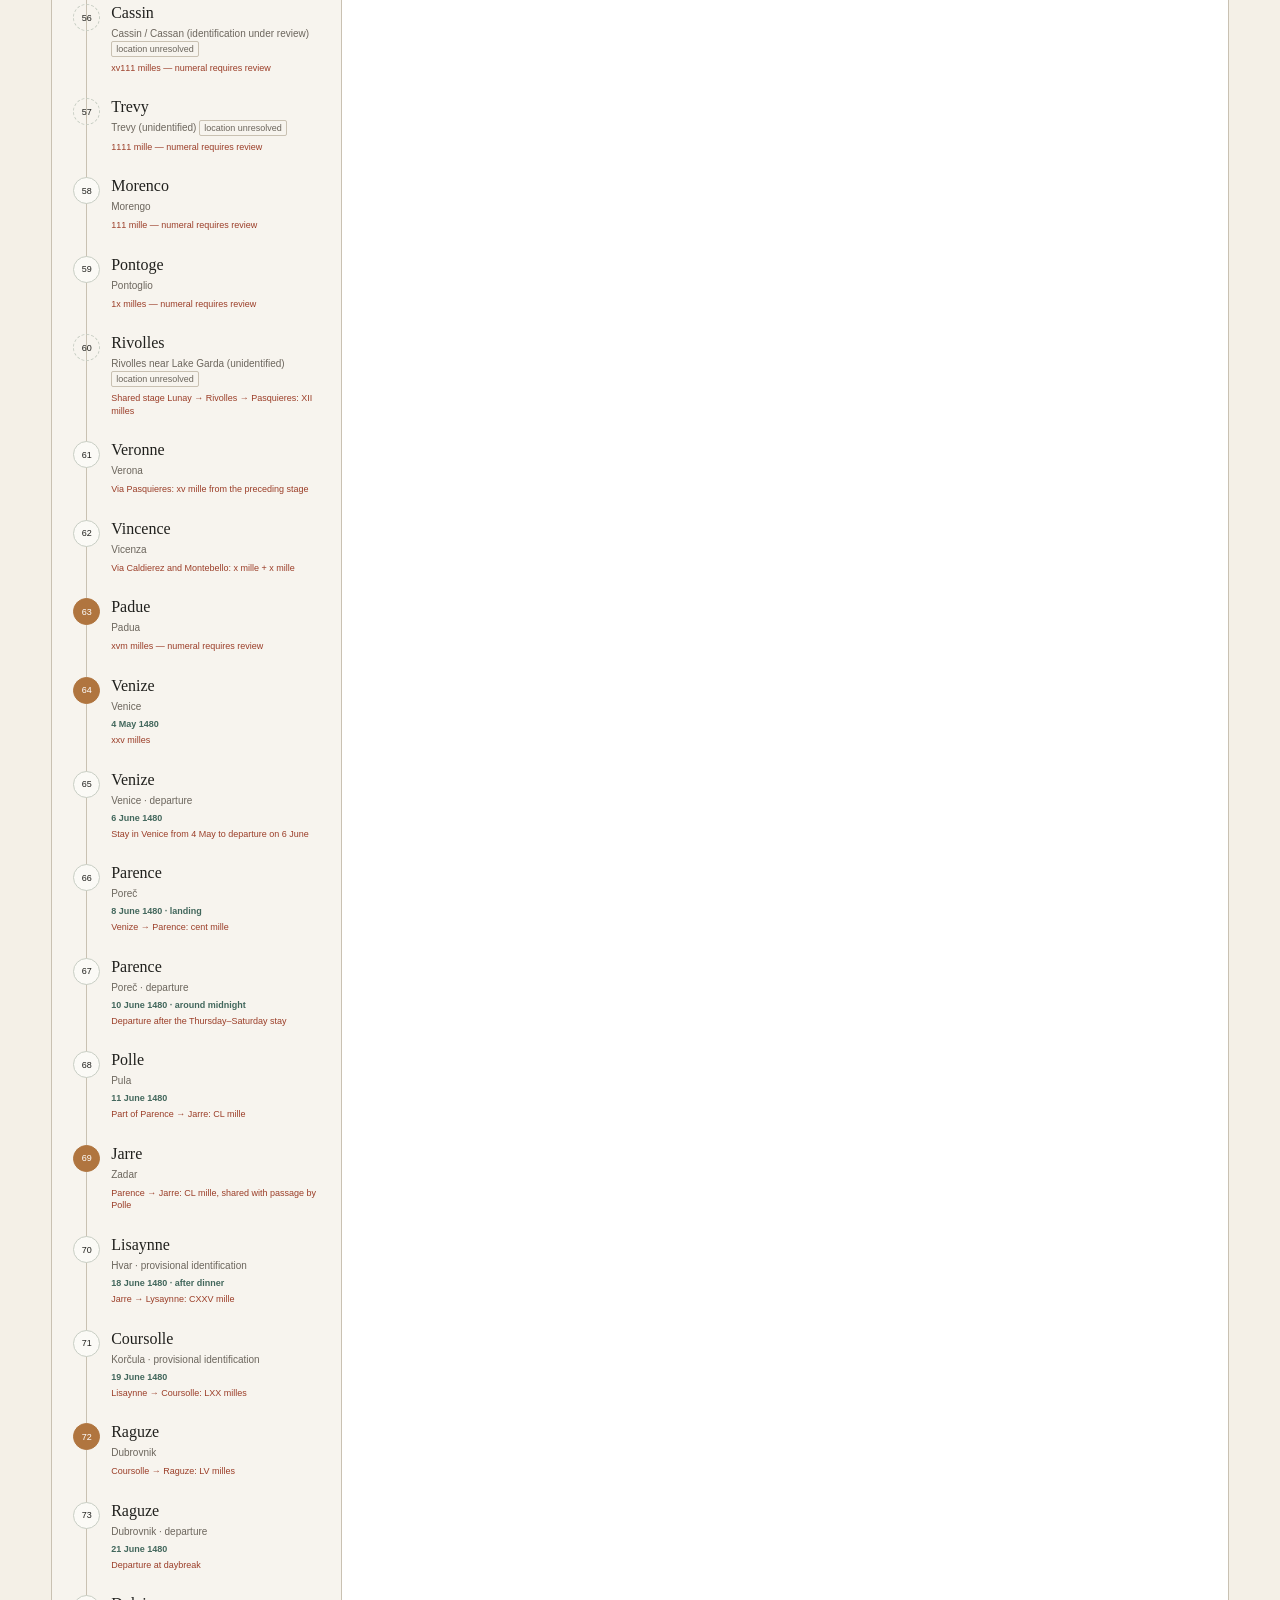
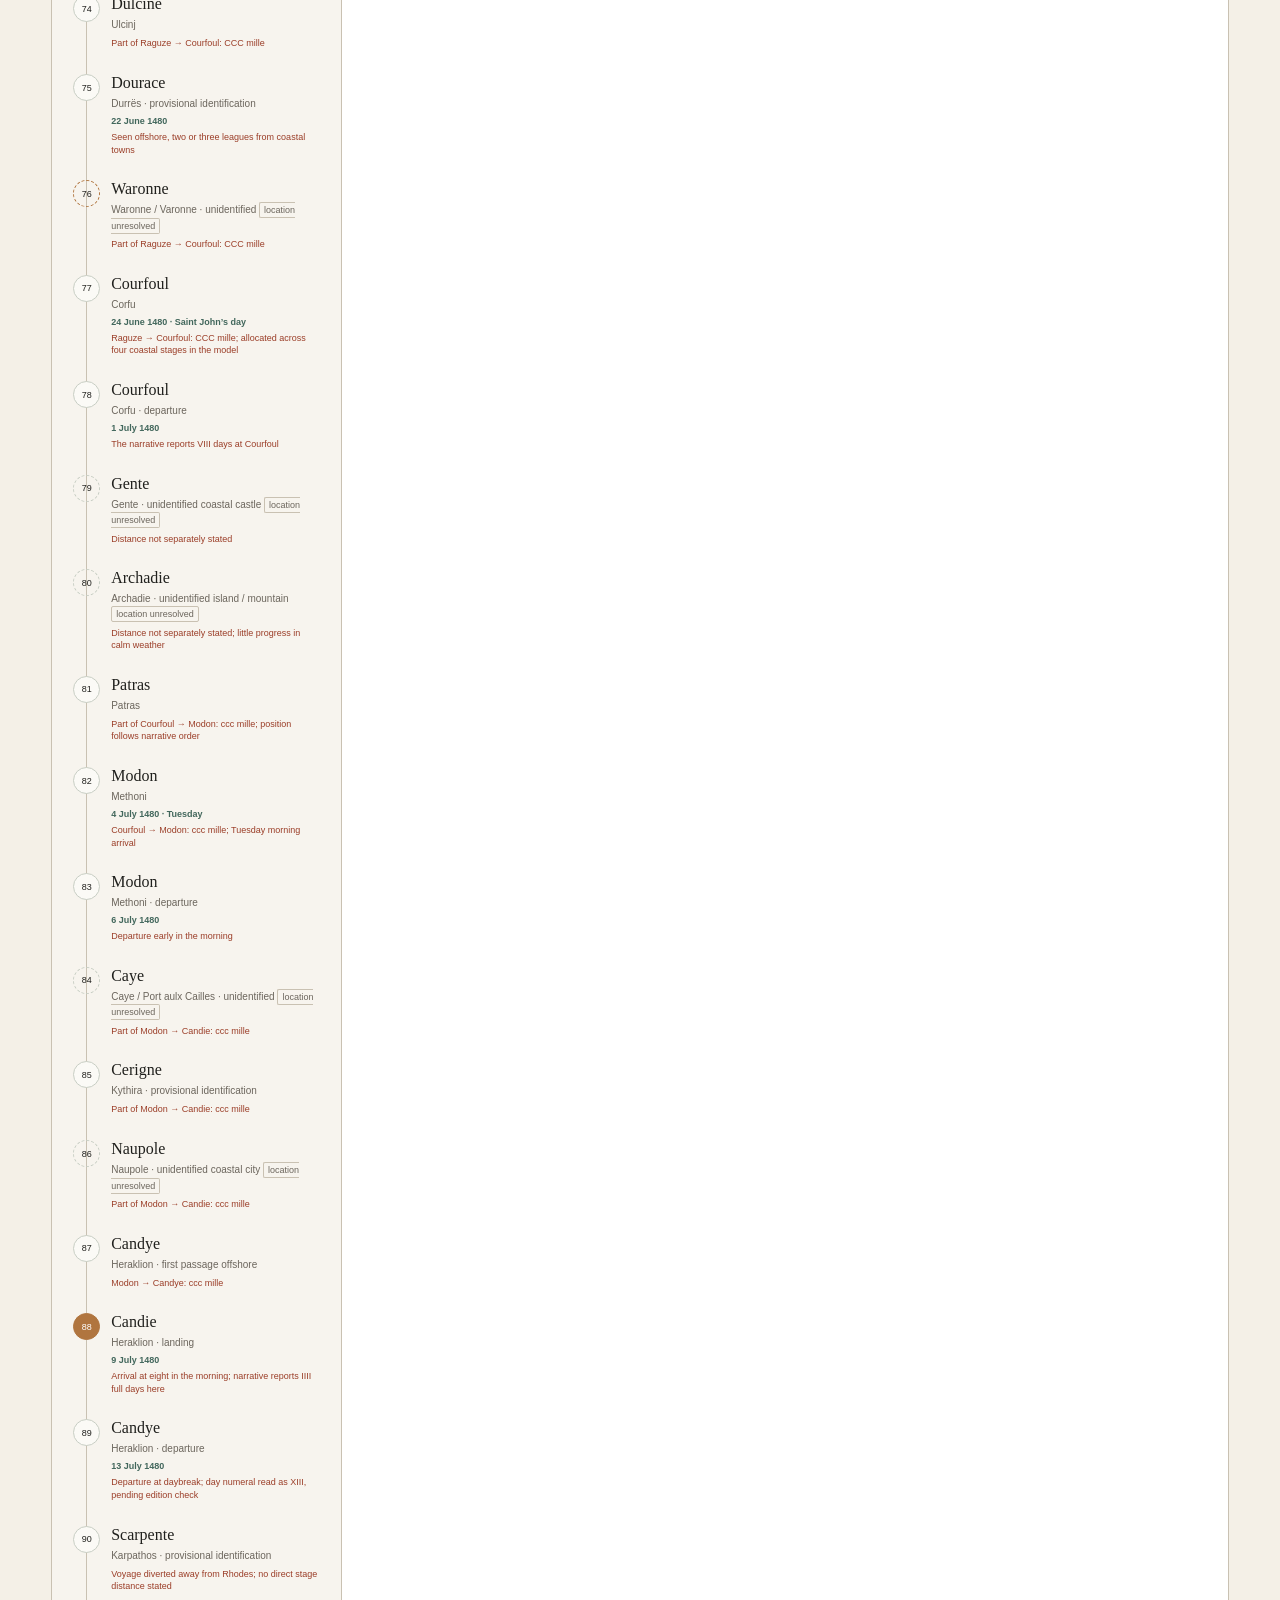
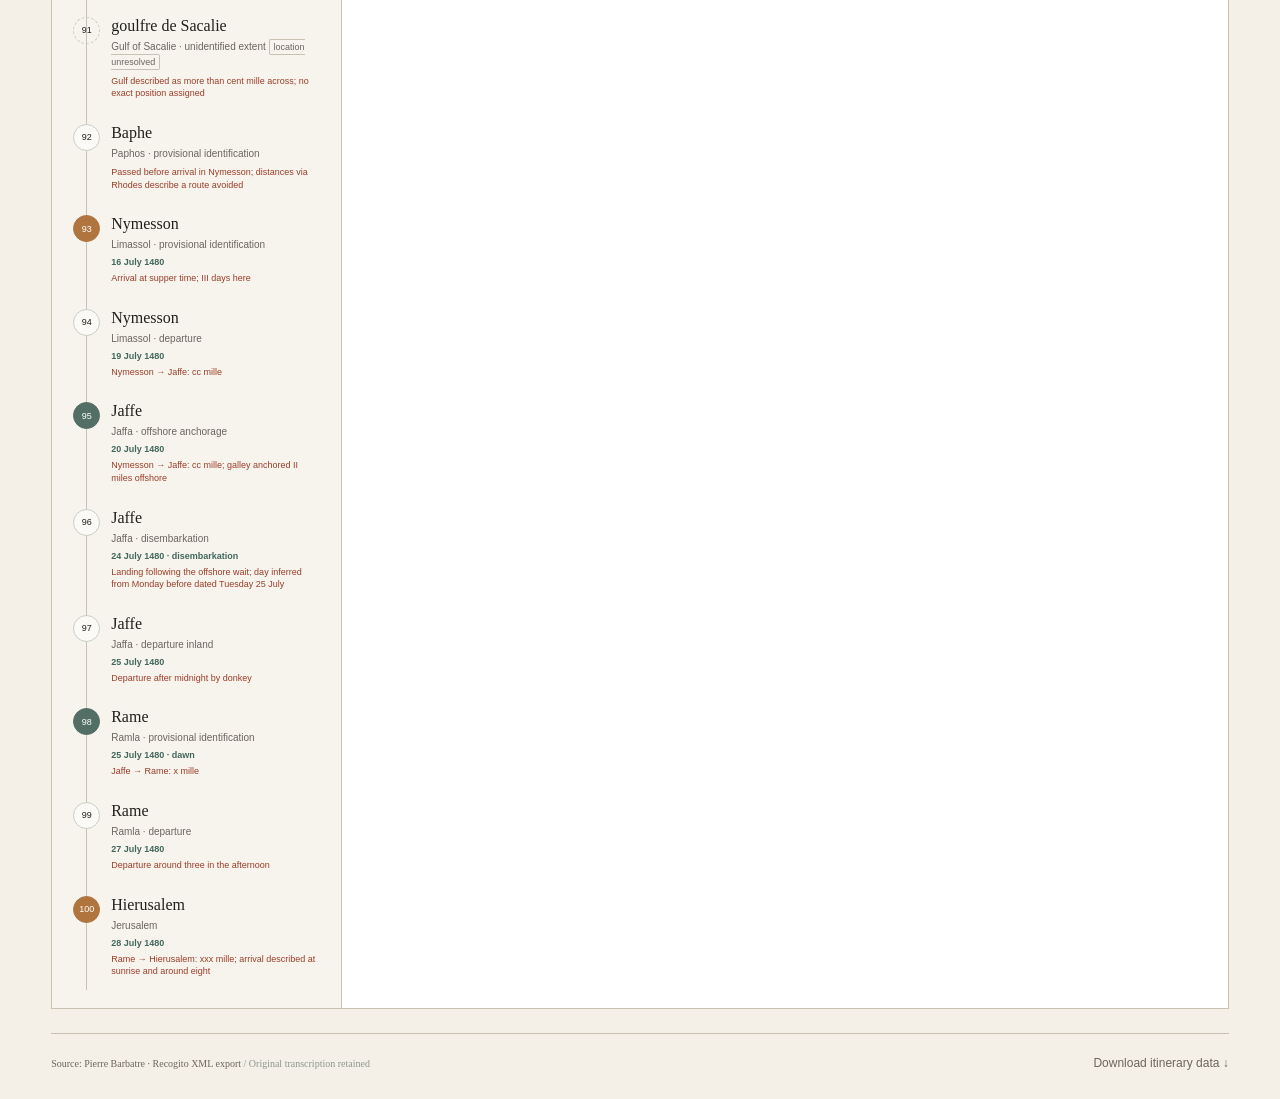
==== commit 02d4ad51: "design" ====
--- a/barbatre/index.html
+++ b/barbatre/index.html
@@ -1,7 +1,7 @@
 <!doctype html>
 <html lang="en"><head><meta charset="utf-8"><meta name="viewport" content="width=device-width,initial-scale=1"><title>Barbatre · A sensory itinerary</title><meta name="description" content="Explore Pierre Barbatre’s opening pilgrimage itinerary, with source passages and provisional sensory interpretations."><link rel="stylesheet" href="style.css"></head>
 <body>
-<header><a class="brand" href="../index.html"><span class="brand-symbol">✧</span> PILGRIMAGE / 1480</a><div class="header-right"><span class="prototype">RESEARCH PROTOTYPE</span><a href="../venice/">Venice</a><a href="../jerusalem/">Jerusalem</a><a href="../comparison/">Four narratives</a><button id="methodButton">Sources & method ↗</button></div></header>
+<header><a class="brand" href="../index.html"><span class="brand-symbol">✧</span> PILGRIMAGE / 1480</a><div class="header-right site-nav"><a class="current" href="../barbatre/">Barbatre</a><a href="../comparison/">Four narratives</a><a href="../venice/">Venice</a><a href="../jerusalem/">Jerusalem</a><button id="methodButton">Sources & method ↗</button></div></header>
 <main><section class="intro"><div><p class="eyebrow">PIERRE BARBATRE · FOLIOS 1r–31v</p><h1>A journey, <em>through the senses.</em></h1><p class="dek">Follow the outward journey from Vernon to Jerusalem.<br>Open a place to read the journey in Barbatre’s own words.</p></div><div class="summary"><div><strong id="stopCount"></strong><span>journey events</span></div><div><strong id="excerptCount"></strong><span>selected excerpts</span></div><div><strong>1480</strong><span>year of departure</span></div></div></section>
 <section class="workspace" aria-label="Interactive itinerary"><aside class="itinerary"><div class="aside-head"><p class="eyebrow">FOLLOW THE ACCOUNT</p><h2>The outward journey</h2><label class="search-label" for="search">Find a place</label><input id="search" type="search" placeholder="Search historical or modern name…"><div class="filters" aria-label="Filter places"><button data-filter="all" aria-pressed="true">All places</button><button data-filter="sensory" aria-pressed="false">Sensory</button><button data-filter="encounter" aria-pressed="false">Encounters</button></div><p id="resultCount" class="small"></p></div><ol id="stopList"></ol></aside>
 <div class="map-area"><div class="map-heading"><span>VERNON → JERUSALEM</span><span class="map-sub">Narrative sequence · provisional locations</span></div><div id="mapViewport"><svg id="map" viewBox="0 0 1000 720" aria-label="Regional map of Europe, the Mediterranean, North Africa and the Middle East"><defs><pattern id="grid" width="80" height="80" patternUnits="userSpaceOnUse"><path d="M 80 0 L 0 0 0 80" fill="none" stroke="#b9c8ca" stroke-width=".45"/></pattern></defs><rect width="1000" height="720" fill="#e6eceb"/><g id="geographicLayer"></g></svg><div class="map-controls"><button id="zoomIn" aria-label="Zoom in">+</button><button id="zoomOut" aria-label="Zoom out">−</button><button id="reset" aria-label="Show complete journey">↗</button><button id="regionView" aria-label="Show regional overview" title="Europe · Mediterranean · North Africa · Middle East">◎</button></div><article id="popup" class="popup" aria-live="polite"></article><div class="map-hint">Drag to pan · use + / − to explore</div><div class="attribution">Modern boundaries · <a href="https://www.naturalearthdata.com/" target="_blank" rel="noreferrer">Natural Earth</a></div></div><section class="journey-player" aria-label="Interactive journey timeline"><div class="player-head"><div><p class="eyebrow">MOVE THROUGH THE JOURNEY</p><h2 id="journeyPlace"></h2><p id="journeyDate" aria-live="polite"></p></div><div class="player-actions"><button id="journeyBack" aria-label="Previous place">←</button><button id="journeyPlay">Play journey</button><button id="journeyNext" aria-label="Next place">→</button></div></div><label for="journeySlider" class="small">Drag to follow places · elapsed-time spacing · hollow marks are unresolved places</label><div id="phaseBands" class="phase-bands" aria-label="Journey phases and duration"></div><div id="stayBands" class="stay-bands" aria-label="Stays and delays"></div><div class="interval-legend"><span><i class="stay-key"></i>Stays</span><span><i class="delay-key"></i>Delays / waiting</span><span>Click an interval for its source</span></div><div class="evidence-actions"><button id="timeEvidenceButton">Time & distance evidence ↗</button><a href="time-evidence.csv" download>Download evidence table ↓</a></div><input type="range" id="journeySlider" min="0" step="0.01" value="0" aria-label="Journey progress through time"><div id="journeyAnchors" class="journey-anchors"></div><p class="small" id="journeyProgress"></p><details class="timing-settings"><summary>Timing assumptions & settings</summary><p>Written dates anchor the journey through Venice (4 May arrival, 6 June departure), the sea crossings and arrival in Jerusalem on 28 July. Elapsed time is distributed in proportion to distance weights. Intermediate dates assume uniform average progress between dated events. Arrivals and departures represent stays separately.</p><p>Shared stage distances are split equally for this model. Missing or unreadable distances use the adjustable weight below. The departure day at Vernon remains unresolved.</p><label>Missing-stage weight: <input id="missingWeight" type="number" min="0.5" max="20" step="0.5" value="3"> leagues</label><input id="arrivalDay" type="hidden" value="4"><label>Miles as a share of a league: <input id="mileFactor" type="number" min="0.1" max="2" step="0.1" value="0.5">. Barbatre suggests roughly half near Susa, but warns that units vary.</label><label><input id="fullRoute" type="checkbox"> Keep the complete route visible</label><p id="paceSummary"></p></details></section><div class="legend"><span><i class="dot"></i>Itinerary place</span><span><i class="dot sensory"></i>Sensory / landscape excerpt</span><span><i class="dot encounter"></i>Encounter / practice</span><span><i class="sea-line"></i>Galley passage</span><span><i class="offshore-dot"></i>Seen / passed offshore</span><label><input type="checkbox" id="numbers"> Stop numbers</label></div><div class="route-note">Overland connections follow plausible DARMC network corridors. Missing lines indicate a network gap or a rejected detour; dashed lines cross an unresolved place. Maritime connections show narrative sequence. <strong>15 events have unresolved locations.</strong></div></div></section>
--- a/barbatre/style.css
+++ b/barbatre/style.css
@@ -15,3 +15,5 @@
 .metrology-note{margin:14px 0;padding:12px 14px;border:1px solid var(--line);background:#f7f4eb}.metrology-note summary{cursor:pointer;font-weight:600}.metrology-note p{font-size:11px;line-height:1.65}.bibliography{padding-left:20px;font-size:11px;line-height:1.6}.bibliography li{margin:7px 0}.bibliography a{color:var(--gold)}
 /* Shared site visual system */
 :root{--ink:#20201d;--muted:#6c665d;--paper:#f4f0e7;--line:#c9c1b2;--gold:#9b3e28;--green:#526e65}body{background:var(--paper);color:var(--ink);font-family:Georgia,"Times New Roman",serif}button,input,select,.small,.prototype,.header-right,.eyebrow,.map-heading,.summary span{font-family:Arial,Helvetica,sans-serif}header{height:58px;padding:0 3vw;background:#eee8dc;border-bottom:1px solid var(--line)}.brand{font:700 13px/1 Arial,sans-serif;letter-spacing:.12em}.brand-symbol{font-size:18px;margin-right:7px;color:var(--gold)}.header-right{gap:20px}.header-right a{font-size:11px;color:var(--ink);text-decoration:none;text-transform:uppercase;letter-spacing:.06em}.header-right a:hover,.header-right a:focus-visible{color:var(--gold)}.header-right button{font-size:11px;text-transform:uppercase;letter-spacing:.04em}.prototype{font-size:9px;border-color:var(--line);background:#f4f0e7}.intro{padding-top:30px}.workspace,.timeline{border-radius:0}.workspace{border-color:var(--line)}.itinerary{background:#f7f4ee}.map-heading{background:#eee8dc}.filters button,.player-actions button,.date-event,.popup,dialog{border-radius:0}.filters button[aria-pressed=true],.player-actions #journeyPlay{background:var(--ink)}.route-note,.journey-player{background:#eee8dc}footer{border-top:1px solid var(--line);margin-top:24px}@media(max-width:900px){.header-right a{display:none}}
+/* Full-height itinerary and common project navigation */
+.itinerary{display:flex;flex-direction:column;min-height:0}#stopList{height:auto;flex:1;min-height:0}.site-nav .current{color:var(--gold);border-bottom:1px solid currentColor}.site-nav a{white-space:nowrap}@media(max-width:1100px){.site-nav{gap:12px}.site-nav a{font-size:10px}}@media(max-width:760px){#stopList{height:auto;max-height:420px}.site-nav a{display:none}.site-nav .current{display:inline-block}}
